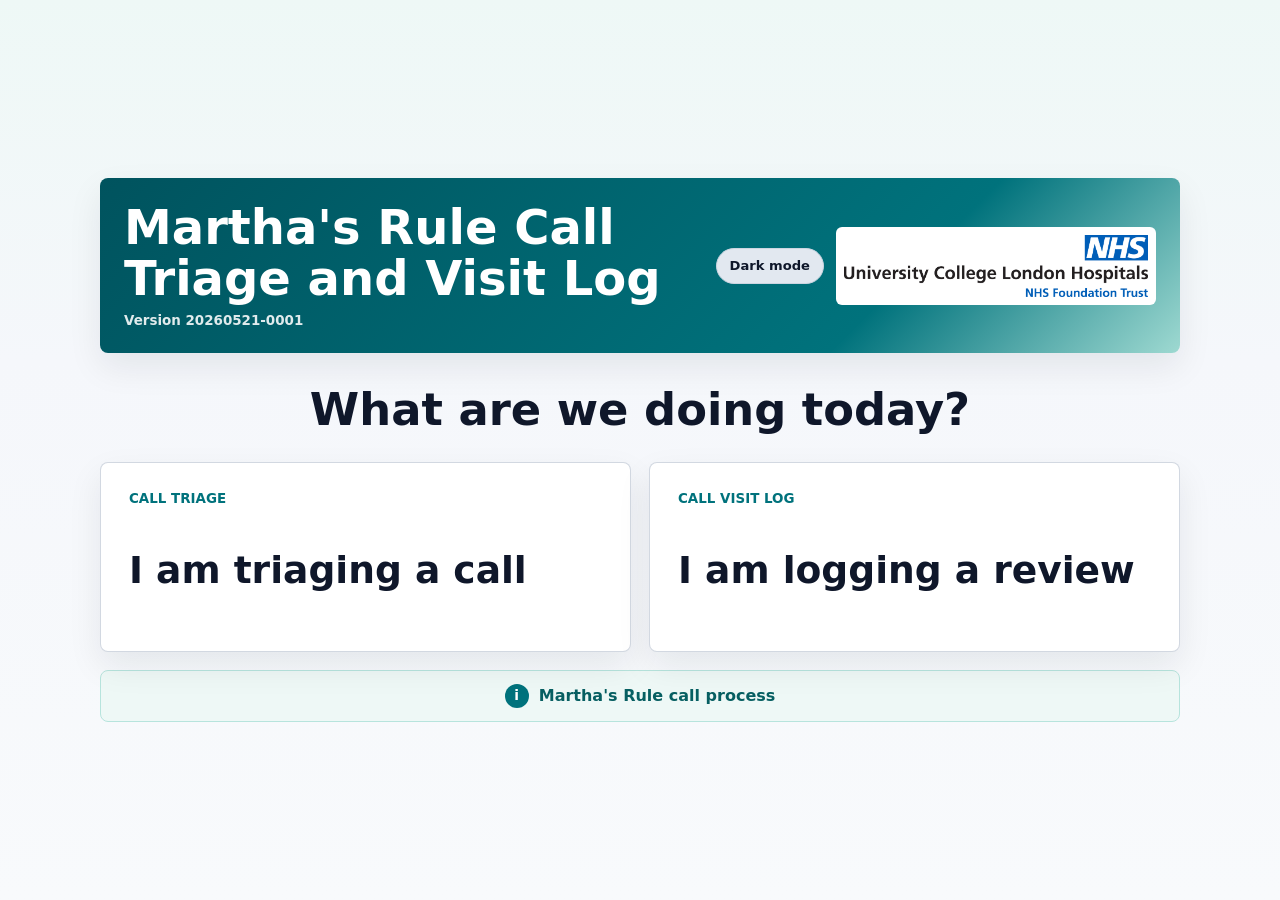
==== index.html @ af1768e5 "Initial app upload" ====
<!doctype html>
<html lang="en">
<head>
  <meta charset="utf-8" />
  <meta name="viewport" content="width=device-width,initial-scale=1" />
  <title>Martha's Rule Call Triage</title>
  <link rel="stylesheet" href="styles.css?v=20260521-0001" />
</head>
<body>
  <main id="app">
    <section class="shell">
      <article class="card">
        <div class="card-body">
          <h1>Martha's Rule Call Triage</h1>
          <p class="muted">Loading workflow...</p>
        </div>
      </article>
    </section>
  </main>
  <script defer src="app.js?v=20260521-0001"></script>
</body>
</html>
---- styles.css ----
* {
  box-sizing: border-box;
}

html {
  max-width: 100%;
  overflow-x: hidden;
  width: 100%;
}

:root {
  color-scheme: light;
  --ink: #111827;
  --muted: #64748b;
  --line: #d9e2ef;
  --panel: #ffffff;
  --page: #f5f7fb;
  --soft: #f8fafc;
  --primary: #00727c;
  --primary-hover: #00535e;
  --uclh-jade: #00727c;
  --uclh-dark-jade: #00535e;
  --uclh-pale-jade: #9ed9d1;
  --danger: #b42318;
  --u1: #b42318;
  --u1-soft: #fff3f3;
  --u1-line: #f1c2c2;
  --u2: #e86a10;
  --u2-soft: #fff8f1;
  --u2-line: #f0cfae;
  --u3: #f2c94c;
  --u3-soft: #fffbea;
  --u3-line: #e6d37a;
  --u3-text: #6b5600;
  --u4: #2e7d32;
  --u4-soft: #f1f8f2;
  --u4-line: #bfd9c2;
  --u5: #1565c0;
  --u5-soft: #f1f7ff;
  --u5-line: #bcd6f2;
  --shadow: 0 14px 34px rgba(15, 23, 42, 0.08);
}

body {
  margin: 0;
  background: linear-gradient(180deg, #eef8f6 0, var(--page) 360px, #f8fafc 100%);
  color: var(--ink);
  font-family: Inter, ui-sans-serif, system-ui, -apple-system, BlinkMacSystemFont, "Segoe UI", sans-serif;
  max-width: 100%;
  overflow-x: hidden;
  width: 100%;
}

.start-view {
  align-items: center;
  display: grid;
  min-height: 100vh;
  padding: 28px;
}

.start-shell {
  margin: 0 auto;
  max-width: 1080px;
  width: 100%;
}

.start-header {
  align-items: center;
  background: linear-gradient(135deg, var(--uclh-dark-jade), var(--uclh-jade) 72%, var(--uclh-pale-jade));
  border-radius: 8px;
  box-shadow: var(--shadow);
  color: #fff;
  display: flex;
  gap: 22px;
  justify-content: space-between;
  margin-bottom: 34px;
  min-height: 132px;
  padding: 24px;
}

.start-logo {
  background: #fff;
  border-radius: 6px;
  display: block;
  flex: 0 0 auto;
  max-height: 82px;
  max-width: min(320px, 42vw);
  object-fit: contain;
  padding: 8px;
}

.start-header-actions {
  align-items: center;
  display: flex;
  flex: 0 0 auto;
  gap: 12px;
}

.start-app-title {
  color: #fff;
  font-size: clamp(1.7rem, 4vw, 3rem);
  font-weight: 900;
  line-height: 1.05;
  margin: 0;
  max-width: 620px;
}

.start-app-version {
  color: rgba(255, 255, 255, 0.88);
  font-size: 0.84rem;
  font-weight: 850;
  letter-spacing: 0;
  margin: 10px 0 0;
}

.version-control {
  align-items: flex-start;
  display: inline-flex;
  flex-direction: column;
  gap: 8px;
  margin-top: 10px;
  position: relative;
}

.version-control.app {
  margin-top: 8px;
}

.version-button {
  appearance: none;
  background: transparent;
  border: 0;
  color: rgba(255, 255, 255, 0.88);
  cursor: pointer;
  font-size: 0.84rem;
  font-weight: 850;
  letter-spacing: 0;
  margin: 0;
  padding: 0;
  text-align: left;
  transition: color 160ms ease, opacity 160ms ease;
}

.version-button:hover,
.version-button:focus-visible,
.version-button.open {
  color: #ffffff;
  opacity: 1;
  outline: none;
}

.version-control.app .version-button {
  color: #64748b;
}

.version-control.app .version-button:hover,
.version-control.app .version-button:focus-visible,
.version-control.app .version-button.open {
  color: #0f172a;
}

.version-menu {
  align-items: flex-start;
  display: flex;
  flex-direction: column;
}

.start-shell h1 {
  color: #0f172a;
  font-size: clamp(1.7rem, 3.5vw, 2.8rem);
  line-height: 1.04;
  margin: 0 0 28px;
  text-align: center;
}

.start-options {
  display: grid;
  gap: 18px;
  grid-template-columns: repeat(2, minmax(0, 1fr));
}

.start-option {
  appearance: none;
  background: #fff;
  border: 1px solid rgba(148, 163, 184, 0.42);
  border-radius: 8px;
  box-shadow: var(--shadow);
  color: #0f172a;
  cursor: pointer;
  display: grid;
  gap: 12px;
  min-height: 190px;
  padding: 28px;
  text-align: left;
  transform: scale(1);
  transition: transform 170ms ease, box-shadow 170ms ease, border-color 170ms ease, background-color 170ms ease;
}

.start-option:hover,
.start-option:focus-visible {
  background: #eef8f6;
  border-color: var(--uclh-jade);
  box-shadow: 0 20px 42px rgba(15, 23, 42, 0.14);
  outline: none;
  transform: scale(1.035);
}

.start-option span {
  color: var(--uclh-jade);
  font-size: 0.84rem;
  font-weight: 900;
  text-transform: uppercase;
}

.start-option strong {
  font-size: clamp(1.45rem, 3vw, 2.35rem);
  line-height: 1.08;
}

.process-poster-alert {
  align-items: center;
  appearance: none;
  background: #eef8f6;
  border: 1px solid #b7e4dd;
  border-radius: 8px;
  color: #075f62;
  cursor: pointer;
  display: flex;
  gap: 10px;
  grid-column: 1 / -1;
  justify-content: center;
  min-height: 52px;
  padding: 12px 16px;
  transition: background-color 170ms ease, border-color 170ms ease, box-shadow 170ms ease;
}

.process-poster-alert:hover,
.process-poster-alert:focus-visible {
  background: #e0f3ef;
  border-color: var(--uclh-jade);
  box-shadow: 0 10px 24px rgba(15, 23, 42, 0.1);
  outline: none;
}

.process-poster-alert span {
  align-items: center;
  background: var(--uclh-jade);
  border-radius: 999px;
  color: #fff;
  display: inline-flex;
  flex: 0 0 auto;
  font-size: 0.86rem;
  font-weight: 900;
  height: 24px;
  justify-content: center;
  line-height: 1;
  width: 24px;
}

.process-poster-alert strong {
  font-size: 1rem;
  font-weight: 850;
  line-height: 1.2;
}

.process-poster-overlay {
  background: rgba(15, 23, 42, 0.72);
  backdrop-filter: blur(10px);
  display: grid;
  inset: 0;
  padding: 18px;
  place-items: stretch;
  position: fixed;
  z-index: 80;
}

.process-poster-panel {
  background: #f8fafc;
  border: 1px solid rgba(255, 255, 255, 0.7);
  border-radius: 14px;
  box-shadow: 0 28px 90px rgba(15, 23, 42, 0.32);
  display: grid;
  grid-template-rows: auto minmax(0, 1fr);
  min-height: 0;
  overflow: hidden;
}

.process-poster-header {
  align-items: center;
  background: #fff;
  border-bottom: 1px solid rgba(148, 163, 184, 0.32);
  display: flex;
  gap: 18px;
  justify-content: space-between;
  padding: 14px 18px;
}

.process-poster-header p {
  color: var(--uclh-jade);
  font-size: 0.78rem;
  font-weight: 900;
  letter-spacing: 0.06em;
  margin: 0 0 3px;
  text-transform: uppercase;
}

.process-poster-header h2 {
  color: #0f172a;
  font-size: clamp(1.05rem, 2vw, 1.5rem);
  line-height: 1.1;
  margin: 0;
}

.process-poster-frame {
  background: #eef8f6;
  border: 0;
  height: 100%;
  min-height: 0;
  width: 100%;
}

button,
input,
textarea,
select {
  font: inherit;
}

.shell {
  margin: 0 auto;
  max-width: 1720px;
  min-width: 0;
  padding: 28px 18px 44px;
  width: 100%;
}

.app-header {
  align-items: center;
  background: linear-gradient(135deg, var(--uclh-dark-jade), var(--uclh-jade) 72%, var(--uclh-pale-jade));
  border-radius: 8px;
  box-shadow: var(--shadow);
  color: #fff;
  display: grid;
  gap: 18px;
  grid-template-columns: minmax(260px, 1fr) minmax(340px, 560px) auto;
  margin-bottom: 18px;
  min-height: 112px;
  padding: 18px 20px;
}

.app-header h1 {
  font-size: 1.75rem;
  line-height: 1.15;
  margin: 0;
}

.app-header p,
.muted {
  color: var(--muted);
  line-height: 1.5;
  margin: 6px 0 0;
}

.app-header p {
  color: rgba(255, 255, 255, 0.82);
}

.app-title-block {
  min-width: 0;
}

.app-tabs {
  display: flex;
  gap: 8px;
  margin: 0 0 18px;
}

.tab-button {
  background: #fff;
  border: 1px solid var(--line);
  border-radius: 8px;
  color: #334155;
  cursor: pointer;
  font-weight: 850;
  min-height: 42px;
  padding: 9px 14px;
}

.tab-button:hover,
.tab-button.active {
  background: var(--uclh-jade);
  border-color: var(--uclh-jade);
  color: #fff;
}

.header-actions {
  align-items: center;
  display: flex;
  gap: 12px;
  justify-content: flex-end;
  min-width: 0;
}

.header-progress {
  min-width: 0;
  width: 100%;
}

.uclh-logo {
  background: #fff;
  border-radius: 6px;
  display: block;
  max-height: 58px;
  max-width: 220px;
  object-fit: contain;
  padding: 6px;
  width: min(220px, 100%);
}

.auto-fill-button {
  background: #fff7ed;
  border: 1px solid #fed7aa;
  border-radius: 999px;
  color: #9a3412;
  cursor: pointer;
  flex: 0 0 auto;
  font-size: 0.82rem;
  font-weight: 950;
  min-height: 36px;
  padding: 8px 13px;
  transition: background 160ms ease, border-color 160ms ease, box-shadow 160ms ease, transform 160ms ease;
  white-space: nowrap;
}

.auto-fill-button:hover {
  background: #ffedd5;
  border-color: #fb923c;
  box-shadow: 0 10px 24px rgba(154, 52, 18, 0.18);
  transform: translateY(-1px);
}

.theme-toggle-button {
  background: #e2e8f0;
  border: 1px solid #cbd5e1;
  border-radius: 999px;
  color: #0f172a;
  cursor: pointer;
  flex: 0 0 auto;
  font-size: 0.82rem;
  font-weight: 900;
  min-width: 104px;
  min-height: 36px;
  padding: 8px 13px;
  text-align: center;
  transition: background 160ms ease, border-color 160ms ease, box-shadow 160ms ease, transform 160ms ease;
  white-space: nowrap;
}

.theme-toggle-button:hover {
  background: #cbd5e1;
  border-color: #94a3b8;
  box-shadow: 0 10px 24px rgba(15, 23, 42, 0.12);
  transform: translateY(-1px);
}

.progress-box {
  width: 100%;
}

body.dark-mode {
  --ink: #e5e7eb;
  --muted: #94a3b8;
  --line: #334155;
  --panel: #0f172a;
  --page: #020617;
  --soft: #111827;
  --shadow: 0 14px 34px rgba(0, 0, 0, 0.45);
  background: radial-gradient(circle at top, #0b2f35 0, #020617 48%, #01030a 100%);
  color: var(--ink);
}

body.dark-mode .start-shell h1,
body.dark-mode .card,
body.dark-mode .summary-panel,
body.dark-mode .sticky,
body.dark-mode .generated-summary,
body.dark-mode .field span,
body.dark-mode .choice-group legend,
body.dark-mode .field-note,
body.dark-mode .muted {
  color: var(--ink);
}

body.dark-mode .start-option,
body.dark-mode .card,
body.dark-mode .summary-panel,
body.dark-mode .sticky,
body.dark-mode .rich-summary-panel,
body.dark-mode .generated-summary,
body.dark-mode .notice,
body.dark-mode .triage-question-card,
body.dark-mode .route-action-panel,
body.dark-mode .field,
body.dark-mode .choice-group,
body.dark-mode .choice,
body.dark-mode .tabbed-workflow-card,
body.dark-mode .workflow-card {
  background: #0f172a;
  border-color: #334155;
  box-shadow: var(--shadow);
}

body.dark-mode .start-option strong,
body.dark-mode .start-option span,
body.dark-mode .process-poster-alert,
body.dark-mode .process-poster-alert strong,
body.dark-mode .start-shell h1 {
  color: #f8fafc;
}

body.dark-mode .process-poster-alert {
  background: #0f172a;
  border-color: #334155;
}

body.dark-mode .card-header,
body.dark-mode .card-body,
body.dark-mode .summary-heading,
body.dark-mode .route-actions,
body.dark-mode .actions {
  border-color: #334155;
}

body.dark-mode .tab-button,
body.dark-mode .btn.secondary,
body.dark-mode .summary-toggle,
body.dark-mode .choice-help,
body.dark-mode .theme-toggle-button {
  background: #1e293b;
  border-color: #475569;
  color: #e2e8f0;
}

body.dark-mode .tab-button:hover,
body.dark-mode .tab-button.active,
body.dark-mode .btn.secondary:hover,
body.dark-mode .summary-toggle:hover,
body.dark-mode .theme-toggle-button:hover {
  background: #334155;
  border-color: #64748b;
  color: #f8fafc;
}

body.dark-mode .version-control.app .version-button {
  color: #cbd5e1;
}

body.dark-mode .version-control.app .version-button:hover,
body.dark-mode .version-control.app .version-button:focus-visible,
body.dark-mode .version-control.app .version-button.open {
  color: #f8fafc;
}

body.dark-mode input,
body.dark-mode select,
body.dark-mode textarea,
body.dark-mode .rich-summary {
  background: #0b1220;
  border-color: #334155;
  color: #e5e7eb;
}

body.dark-mode .rich-summary-collapsed-note {
  background: #0b1220;
  border-color: #334155;
  color: #cbd5e1;
}

body.dark-mode .modal-backdrop {
  background: rgba(2, 6, 23, 0.78);
}

body.dark-mode .urgency-modal,
body.dark-mode .concern-help-modal,
body.dark-mode .ward-contact-modal,
body.dark-mode .other-ward-email-modal,
body.dark-mode .notice-recipient-modal,
body.dark-mode .email-preview-modal {
  background: #0f172a;
  border-color: #334155;
  color: #e2e8f0;
}

.progress-text {
  color: rgba(255, 255, 255, 0.92);
  font-size: 0.9rem;
  font-weight: 800;
  margin-bottom: 8px;
}

.progress-track {
  background: rgba(255, 255, 255, 0.28);
  border-radius: 999px;
  height: 10px;
  overflow: hidden;
}

.progress-track span {
  background: #fff;
  display: block;
  height: 100%;
  transition: width 180ms ease;
}

.layout {
  align-items: start;
  display: block;
  min-width: 0;
  width: 100%;
}

.workflow {
  min-height: 0;
}

.card,
.summary-panel {
  background: var(--panel);
  border: 1px solid rgba(148, 163, 184, 0.28);
  border-radius: 8px;
  box-shadow: var(--shadow);
  min-width: 0;
  max-width: 100%;
  overflow: hidden;
  width: 100%;
}

.card-header {
  background: linear-gradient(90deg, var(--uclh-dark-jade), var(--uclh-jade));
  border-bottom: 1px solid rgba(0, 114, 124, 0.24);
  border-radius: 8px 8px 0 0;
  color: #fff;
  padding: 20px 22px;
}

.card-header h2,
.summary-panel h2 {
  font-size: 1.1rem;
  margin: 0;
}

.summary-panel .summary-heading {
  background: linear-gradient(90deg, var(--uclh-dark-jade), var(--uclh-jade));
  border-radius: 8px 8px 0 0;
  color: #fff;
  margin: -14px -14px 12px;
  padding: 14px;
}

.summary-heading-row {
  align-items: center;
  display: flex;
  gap: 10px;
  justify-content: space-between;
}

.summary-toggle {
  background: rgba(255, 255, 255, 0.16);
  border: 1px solid rgba(255, 255, 255, 0.48);
  border-radius: 999px;
  color: #fff;
  cursor: pointer;
  font-size: 0.78rem;
  font-weight: 900;
  padding: 5px 9px;
}

.summary-toggle:hover,
.summary-toggle:focus-visible {
  background: rgba(255, 255, 255, 0.28);
  outline: none;
}

.card-body {
  min-width: 0;
  padding: 22px;
  width: 100%;
}

.workflow-card {
  min-height: 520px;
}

.tabbed-stage {
  display: grid;
  grid-template-rows: auto minmax(0, 1fr);
  margin-top: 0;
  min-height: 0;
  min-width: 0;
  position: relative;
  width: 100%;
}

.step-overview {
  display: flex;
  flex-wrap: wrap;
  gap: 6px 4px;
  margin: -2px 0 18px;
  overflow: visible;
  padding: 0;
}

.step-pill {
  align-items: center;
  appearance: none;
  background: #fff5f5;
  border: 1px solid #fecaca;
  border-bottom-color: #fca5a5;
  border-bottom-width: 2px;
  border-radius: 8px 8px 4px 4px;
  color: var(--danger);
  cursor: pointer;
  display: flex;
  gap: 8px;
  flex: 1 1 132px;
  min-height: 42px;
  min-width: 0;
  padding: 8px 10px;
  position: relative;
  text-align: left;
  transition:
    transform 260ms cubic-bezier(0.2, 0.8, 0.2, 1),
    box-shadow 260ms cubic-bezier(0.2, 0.8, 0.2, 1),
    border-color 220ms ease,
    background 220ms ease,
    color 220ms ease,
    flex-basis 260ms cubic-bezier(0.2, 0.8, 0.2, 1),
    min-height 260ms cubic-bezier(0.2, 0.8, 0.2, 1),
    padding 260ms cubic-bezier(0.2, 0.8, 0.2, 1);
}

.step-pill::before {
  background: inherit;
  border: 1px solid currentColor;
  border-bottom: 0;
  border-left: 0;
  border-radius: 0 7px 0 0;
  content: "";
  height: 16px;
  opacity: 0.18;
  position: absolute;
  right: -5px;
  top: -1px;
  transform: skewX(18deg);
  width: 20px;
}

.step-pill span {
  align-items: center;
  background: #fee2e2;
  border-radius: 999px;
  color: var(--danger);
  display: inline-flex;
  flex: 0 0 24px;
  font-size: 0.78rem;
  font-weight: 900;
  height: 24px;
  justify-content: center;
  transition:
    background-color 220ms ease,
    color 220ms ease,
    transform 260ms cubic-bezier(0.2, 0.8, 0.2, 1);
  width: 24px;
}

.step-pill strong {
  font-size: 0.78rem;
  font-weight: 850;
  line-height: 1.25;
  min-width: 0;
  overflow-wrap: anywhere;
}

.tab-check {
  color: var(--u4);
  display: inline-block;
  font-style: normal;
  font-weight: 900;
  margin-left: 6px;
}

.step-pill.complete .tab-check {
  color: inherit;
}

.step-pill.current {
  background: var(--u3-soft);
  border-color: var(--u3-line);
  border-bottom-color: var(--u3);
  box-shadow: 0 8px 18px rgba(107, 86, 0, 0.12);
  color: var(--u3-text);
  transform: translateY(-3px);
  z-index: 2;
}

.step-pill.current span {
  background: var(--u3);
  color: #2f2500;
}

.step-pill.complete {
  background: #f1f8f2;
  border-color: var(--u4-line);
  border-bottom-color: var(--u4);
  color: var(--u4);
}

.step-pill.complete span {
  background: var(--u4);
  color: #fff;
}

.step-pill.incomplete span {
  background: #fee2e2;
  color: var(--danger);
}

.step-pill:hover,
.step-pill:focus-visible {
  outline: 3px solid rgba(0, 114, 124, 0.14);
  outline-offset: 0;
}

.triage-step-overview {
  align-items: flex-end;
  flex-wrap: nowrap;
  gap: 5px;
  margin: 2px 0 0;
  min-height: 72px;
  overflow-x: hidden;
  overflow-y: visible;
  padding: 12px 2px 0;
  position: relative;
  scrollbar-width: none;
  touch-action: pan-y;
}

.triage-step-overview::-webkit-scrollbar {
  display: none;
}

.triage-step-overview::after {
  border-bottom: 1px solid var(--uclh-jade);
  bottom: 0;
  content: "";
  left: 0;
  position: absolute;
  right: 0;
  z-index: 2;
}

.triage-step-overview .step-pill {
  background: linear-gradient(180deg, #ffffff, #fff7f7);
  border-color: #f4bebe;
  border-bottom-color: #fecaca;
  border-radius: 10px 10px 0 0;
  box-shadow: 0 -4px 12px rgba(15, 23, 42, 0.04);
  flex: 1 1 0;
  min-height: 46px;
  min-width: 32px;
  padding-bottom: 9px;
  transform: translateY(9px);
  z-index: 1;
}

.triage-step-overview .step-pill::before {
  display: none;
}

.triage-step-overview .step-pill.current {
  background: #ffffff;
  border-color: var(--uclh-jade);
  border-bottom-color: #ffffff;
  box-shadow: 0 -12px 26px rgba(0, 114, 124, 0.17);
  color: var(--uclh-jade);
  flex: 2 1 170px;
  min-height: 62px;
  min-width: 0;
  margin-bottom: -1px;
  padding-bottom: 16px;
  transform: none;
  z-index: 4;
}

.triage-step-overview .step-pill.current span {
  transform: scale(1.06);
}

.triage-step-overview .step-pill.current strong {
  font-size: 0.9rem;
}

.triage-step-overview .step-pill.complete {
  background: linear-gradient(180deg, #ffffff, #f1f8f2);
  border-color: var(--u4-line);
  color: var(--u4);
}

.triage-step-overview + .workflow-card {
  border-top-left-radius: 0;
  border-top-right-radius: 8px;
  margin-top: -1px;
  position: relative;
  z-index: 3;
}

.tabbed-workflow-card {
  animation: tab-panel-enter 260ms cubic-bezier(0.2, 0.8, 0.2, 1) both;
  border-top: 1px solid var(--uclh-jade);
  overflow: hidden;
  box-shadow: 0 14px 34px rgba(15, 23, 42, 0.1);
}

.tabbed-workflow-card .card-body {
  animation: tab-content-enter 240ms cubic-bezier(0.2, 0.8, 0.2, 1) both;
  padding-top: 28px;
}

.quiet-render .tabbed-workflow-card,
.quiet-render .tabbed-workflow-card .card-body,
.quiet-render .cascade-card {
  animation: none !important;
}

.quiet-render .step-pill,
.quiet-render .step-pill span {
  transition: none !important;
}

.visit-step-overview {
  margin-top: 0;
}

.visit-handover-banner {
  background: linear-gradient(135deg, #fff7d6, #fffbeb);
  border: 1px solid #facc15;
  border-left: 7px solid #eab308;
  border-radius: 8px;
  box-shadow: 0 20px 44px rgba(120, 82, 0, 0.24);
  color: #3f2f00;
  display: grid;
  gap: 12px;
  max-height: min(70vh, 520px);
  overflow: auto;
  padding: 14px 16px;
  position: fixed;
  right: 22px;
  top: 168px;
  width: min(420px, calc(100vw - 28px));
  z-index: 80;
}

.visit-handover-banner.dragging {
  cursor: grabbing;
  opacity: 0.96;
  user-select: none;
}

.visit-handover-banner.minimized {
  border-left-width: 4px;
  gap: 0;
  padding: 8px;
  width: auto;
}

.visit-handover-heading {
  align-items: center;
  cursor: grab;
  display: flex;
  flex-wrap: wrap;
  gap: 8px 12px;
  justify-content: space-between;
  margin: -4px -6px 0;
  padding: 4px 6px 8px;
  touch-action: none;
}

.handover-minimise {
  background: #f59e0b;
  border: 1px solid #d97706;
  border-radius: 999px;
  color: #ffffff;
  cursor: pointer;
  font-size: 0.72rem;
  font-weight: 900;
  padding: 5px 9px;
}

.handover-minimise:hover,
.handover-minimise:focus-visible {
  background: #b45309;
  outline: none;
}

.handover-collapsed-button {
  background: #fef3c7;
  border: 1px solid #facc15;
  border-radius: 999px;
  color: #713f12;
  cursor: grab;
  display: none;
  font-size: 0.84rem;
  font-weight: 950;
  padding: 8px 12px;
  touch-action: none;
  white-space: nowrap;
}

.visit-handover-banner.minimized .visit-handover-heading,
.visit-handover-banner.minimized .visit-handover-grid {
  display: none;
}

.visit-handover-banner.minimized .handover-collapsed-button {
  display: block;
}

.visit-handover-heading span {
  color: #854d0e;
  font-size: 0.78rem;
  font-weight: 950;
  text-transform: uppercase;
}

.visit-handover-heading strong {
  background: #fef3c7;
  border: 1px solid #facc15;
  border-radius: 999px;
  color: #713f12;
  font-size: 0.86rem;
  padding: 5px 10px;
}

.visit-handover-grid {
  display: grid;
  gap: 8px;
  grid-template-columns: 1fr 1fr;
}

.visit-handover-grid .summary-row,
.visit-handover-summary {
  background: rgba(255, 255, 255, 0.58);
  border: 1px solid rgba(234, 179, 8, 0.38);
  border-radius: 6px;
  display: grid;
  gap: 4px;
  padding: 9px 10px;
}

.visit-handover-summary {
  grid-column: 1 / -1;
}

.visit-handover-grid .summary-row span,
.visit-handover-summary span {
  color: #854d0e;
  font-size: 0.72rem;
  font-weight: 900;
}

.visit-handover-grid .summary-row strong,
.visit-handover-summary strong {
  color: #1f2937;
  font-size: 0.88rem;
  line-height: 1.35;
}

.visit-stacked-shell {
  align-items: start;
  display: grid;
  gap: 0;
  grid-template-columns: minmax(220px, 285px) minmax(0, 1fr);
  margin-top: 4px;
}

.visit-stacked-tabs-panel {
  position: sticky;
  top: 14px;
  z-index: 4;
}

.visit-stacked-shell .visit-step-overview {
  display: grid;
  gap: 8px;
  margin: 0;
  padding: 12px 0 12px 12px;
}

.visit-stacked-shell .step-pill {
  background: linear-gradient(180deg, #ffffff, #fff7f7);
  border-color: #f4bebe;
  border-radius: 10px 0 0 10px;
  border-right: 0;
  box-shadow: -5px 7px 16px rgba(15, 23, 42, 0.08);
  color: #9f1239;
  flex: none;
  margin: 0 0 0 14px;
  min-height: 58px;
  padding: 12px 14px;
  transform: translateX(0);
  width: calc(100% - 14px);
  z-index: 1;
}

.visit-stacked-shell .step-pill::before {
  display: none;
}

.visit-stacked-shell .step-pill.current {
  background: linear-gradient(180deg, #ffffff, #f8fffd);
  border-color: var(--uclh-jade);
  box-shadow: -12px 12px 26px rgba(0, 114, 124, 0.16);
  color: var(--uclh-jade);
  margin-left: 0;
  padding-left: 16px;
  transform: translateX(1px);
  width: 100%;
  z-index: 4;
}

.visit-stacked-shell .step-pill.current::after {
  background: #fff;
  content: "";
  position: absolute;
  bottom: 0;
  right: -2px;
  top: 0;
  width: 4px;
}

.visit-stacked-shell .step-pill.complete {
  background: linear-gradient(180deg, #ffffff, #f1f8f2);
  border-color: var(--u4-line);
  color: var(--u4);
}

.visit-stacked-shell .step-pill strong {
  font-size: 0.84rem;
}

.visit-stacked-content {
  border-top-left-radius: 0;
  min-height: 600px;
  position: relative;
  z-index: 3;
}

.sticky {
  padding: 14px;
  position: sticky;
  top: 18px;
}

.field-grid,
.field-stack {
  display: grid;
  gap: 16px;
  max-width: 100%;
  min-width: 0;
  width: 100%;
}

.triage-cascade {
  display: grid;
  gap: 14px;
}

.triage-guidance-cascade {
  align-items: start;
  grid-auto-flow: column;
  grid-template-columns: repeat(4, minmax(250px, 1fr));
  grid-template-rows: auto auto;
}

.cascade-card {
  animation: reveal-card 180ms ease-out both;
  background: #fff;
  border: 1px solid var(--line);
  border-radius: 8px;
  padding: 14px;
}

.triage-guidance-cascade .triage-status-panel,
.triage-guidance-cascade .notice {
  grid-column: 1 / -1;
}

.triage-guidance-cascade .cascade-card {
  padding: 18px;
}

.triage-question-card {
  --question-accent: var(--uclh-jade);
  --question-bg: #f6fbfa;
  --question-line: #d9ece9;
  background: linear-gradient(180deg, var(--question-bg), #fff 132px);
  border-color: var(--question-line);
  box-shadow: 0 10px 28px rgba(15, 23, 42, 0.07);
  overflow: hidden;
  scroll-margin-top: 18px;
}

.triage-question-step-1 {
  --question-accent: #007a9a;
  --question-bg: #eef9fc;
  --question-line: #bce3ee;
}

.triage-question-step-2 {
  --question-accent: #6d5bd0;
  --question-bg: #f4f2ff;
  --question-line: #d8d2ff;
}

.triage-question-step-3 {
  --question-accent: #315f9f;
  --question-bg: #f0f6ff;
  --question-line: #c9dcf7;
}

.triage-question-step-4 {
  --question-accent: #8a4f9f;
  --question-bg: #fbf2ff;
  --question-line: #ead0f4;
}

.triage-question-step-5 {
  --question-accent: #7a5c20;
  --question-bg: #fff8ec;
  --question-line: #ead9b4;
}

.triage-question-skipped {
  --question-accent: #94a3b8;
  --question-bg: #f8fafc;
  --question-line: #cbd5e1;
  color: #64748b;
  opacity: 0.86;
}

.triage-question-skipped .triage-question-header {
  background: #f1f5f9;
}

.triage-question-skipped .triage-question-header span {
  background: #94a3b8;
  color: #ffffff;
}

.skipped-question-message {
  background: #f8fafc;
  border: 1px dashed #cbd5e1;
  border-radius: 8px;
  color: #475569;
  font-size: 0.9rem;
  font-weight: 800;
  line-height: 1.45;
  padding: 12px;
}

.triage-question-wide {
  grid-column: 1 / -1;
}

.triage-question-step-1,
.triage-question-step-2 {
  grid-column: 1;
  grid-row: auto;
}

.triage-question-step-3 {
  grid-column: 2;
  grid-row: 2 / span 2;
}

.triage-question-step-4 {
  grid-column: 3;
  grid-row: 2;
}

.triage-question-step-5 {
  grid-column: 4;
  grid-row: 2 / span 2;
}

.triage-question-header {
  align-items: center;
  background: rgba(255, 255, 255, 0.56);
  border: 1px solid var(--question-line);
  border-radius: 8px;
  display: flex;
  gap: 10px;
  margin: -4px -4px 16px;
  padding: 10px 12px;
}

.triage-question-header span {
  align-items: center;
  background: var(--question-accent);
  border-radius: 999px;
  color: #fff;
  display: inline-flex;
  flex: 0 0 auto;
  font-size: 0.8rem;
  font-weight: 900;
  height: 28px;
  justify-content: center;
  line-height: 1;
  width: 28px;
}

.triage-question-header h3 {
  color: #0f172a;
  font-size: 1rem;
  font-weight: 900;
  line-height: 1.15;
  margin: 0;
}

.triage-question-body {
  display: grid;
  gap: 12px;
}

.triage-guidance-cascade .choice-group legend,
.triage-guidance-cascade .field > span {
  border-bottom: 1px solid #e2e8f0;
  color: #0f172a;
  font-size: 1.08rem;
  font-weight: 900;
  line-height: 1.25;
  margin-bottom: 4px;
  padding-bottom: 8px;
}

.triage-guidance-cascade .choice-section h3 {
  font-size: 0.92rem;
  margin-top: 2px;
}

.triage-guidance-cascade .grouped-choice-group .choices {
  grid-template-columns: 1fr;
}

.field-grid {
  grid-template-columns: repeat(2, minmax(0, 1fr));
}

.field,
.choice-group {
  border: 0;
  display: grid;
  gap: 8px;
  margin: 0;
  max-width: 100%;
  min-width: 0;
  padding: 0;
  width: 100%;
}

.field.wide,
.choice-group,
.section-intro,
.notice,
.details-card,
.generated-summary {
  grid-column: 1 / -1;
}

.field span,
.choice-group legend {
  color: #334155;
  font-size: 0.9rem;
  font-weight: 800;
}

.field-note {
  background: #f8fafc;
  border: 1px solid var(--line);
  border-radius: 8px;
  color: #475569;
  font-size: 0.9rem;
  font-weight: 700;
  grid-column: 1 / -1;
  line-height: 1.45;
  padding: 12px;
}

input,
select,
textarea {
  background: #fff;
  border: 1px solid var(--line);
  border-radius: 8px;
  color: var(--ink);
  display: block;
  inline-size: 100%;
  max-width: 100%;
  max-inline-size: 100%;
  min-width: 0;
  min-inline-size: 0;
  padding: 11px 12px;
  width: 100%;
}

input[type="date"],
input[type="time"],
select {
  -webkit-appearance: none;
  appearance: none;
}

textarea {
  min-height: 96px;
  resize: vertical;
}

.textarea-wrap {
  display: block;
  position: relative;
}

.textarea-wrap textarea {
  padding-bottom: 30px;
}

.char-counter {
  background: rgba(255, 255, 255, 0.9);
  border-radius: 999px;
  bottom: 8px;
  color: #64748b;
  font-size: 0.75rem;
  font-weight: 850;
  line-height: 1;
  padding: 4px 7px;
  pointer-events: none;
  position: absolute;
  right: 8px;
}

.field.wide textarea {
  min-height: 150px;
}

input:focus,
select:focus,
textarea:focus {
  border-color: var(--uclh-jade);
  outline: 3px solid rgba(0, 114, 124, 0.16);
}

.choices {
  display: grid;
  gap: 10px;
  grid-template-columns: repeat(2, minmax(0, 1fr));
  min-width: 0;
}

.choice-sections {
  display: grid;
  gap: 14px;
}

.choice-section {
  border-top: 1px solid #eef2f7;
  display: grid;
  gap: 10px;
  padding-top: 12px;
}

.choice-section:first-child {
  border-top: 0;
  padding-top: 0;
}

.choice-section h3 {
  color: #0f766e;
  font-size: 0.86rem;
  font-weight: 850;
  margin: 0;
}

.choice {
  align-items: flex-start;
  background: #fff;
  border: 1px solid var(--line);
  border-radius: 8px;
  cursor: pointer;
  display: flex;
  gap: 10px;
  min-height: 48px;
  min-width: 0;
  padding: 12px;
  position: relative;
  transition: background-color 160ms ease, border-color 160ms ease, box-shadow 160ms ease, color 160ms ease;
}

.choice:hover {
  background: #eef8f6;
  border-color: var(--uclh-pale-jade);
}

.choice:active {
  background: #d9f0ec;
  border-color: var(--uclh-jade);
}

.choice input {
  height: 1px;
  opacity: 0;
  position: absolute;
  width: 1px;
}

.choice:has(input:focus-visible) {
  border-color: var(--uclh-jade);
  box-shadow: 0 0 0 3px rgba(0, 114, 124, 0.16);
}

.choice:has(input:checked) {
  background: var(--uclh-jade);
  border-color: var(--uclh-jade);
  box-shadow: 0 8px 18px rgba(0, 114, 124, 0.16);
}

.choice span {
  color: #1f2937;
  flex: 1 1 auto;
  font-size: 0.92rem;
  font-weight: 650;
  line-height: 1.4;
  min-width: 0;
  overflow-wrap: anywhere;
}

.choice:has(input:checked) span {
  color: #fff;
}

.choice-help {
  align-items: center;
  align-self: flex-start;
  background: #f8fafc;
  border: 1px solid #cbd5e1;
  border-radius: 999px;
  color: #334155;
  cursor: pointer;
  display: inline-flex;
  flex: 0 0 24px;
  font-size: 0.8rem;
  font-weight: 900;
  height: 24px;
  justify-content: center;
  line-height: 1;
  margin-left: auto;
  padding: 0;
  width: 24px;
}

.choice-help:hover,
.choice-help:focus-visible {
  background: #fff7ed;
  border-color: #f59e0b;
  color: #92400e;
  outline: none;
}

.choice:has(input:checked) .choice-help {
  background: rgba(255, 255, 255, 0.16);
  border-color: rgba(255, 255, 255, 0.58);
  color: #fff;
}

.actions {
  border-top: 1px solid #eef2f7;
  display: flex;
  flex-wrap: wrap;
  gap: 10px;
  margin-top: 22px;
  padding-top: 18px;
}

.btn {
  align-items: center;
  border: 1px solid transparent;
  border-radius: 8px;
  cursor: pointer;
  display: inline-flex;
  font-weight: 800;
  justify-content: center;
  min-height: 40px;
  padding: 9px 14px;
  text-decoration: none;
}

.btn:disabled {
  cursor: not-allowed;
  opacity: 0.45;
}

.btn.primary {
  background: var(--primary);
  color: #fff;
}

.btn.primary:hover {
  background: var(--primary-hover);
}

.btn.primary:active {
  background: var(--uclh-dark-jade);
}

.btn.secondary {
  background: #fff;
  border-color: var(--line);
  color: #1f2937;
}

.btn.ready-form {
  background: var(--uclh-jade);
  border-color: var(--uclh-jade);
  box-shadow: 0 10px 24px rgba(0, 114, 124, 0.26);
  color: #fff;
  font-size: 1.02rem;
  min-height: 48px;
  padding: 12px 18px;
  transform: scale(1.03);
}

.btn.ready-form:hover {
  background: var(--uclh-dark-jade);
  border-color: var(--uclh-dark-jade);
}

.btn.secondary:active {
  background: #eef8f6;
  border-color: var(--uclh-jade);
}

.btn.danger {
  background: #fff;
  border-color: #fecaca;
  color: var(--danger);
}

.btn.danger:active {
  background: #fee2e2;
}

.notice,
.section-intro {
  background: #eff6ff;
  border: 1px solid #bfdbfe;
  border-radius: 8px;
  color: #1e3a8a;
  line-height: 1.5;
  padding: 14px;
}

.details-card {
  border: 1px solid var(--line);
  border-radius: 8px;
  padding: 14px;
}

.visit-log-stack {
  display: grid;
  gap: 18px;
}

.visit-log-section {
  border: 1px solid var(--line);
  border-radius: 8px;
  padding: 16px;
}

.visit-log-section h3 {
  color: #0f172a;
  font-size: 1rem;
  margin: 0 0 14px;
}

.visit-review-panel {
  display: grid;
  gap: 16px;
}

.visit-review-grid {
  display: grid;
  gap: 14px;
  grid-template-columns: repeat(2, minmax(0, 1fr));
}

.visit-review-card {
  background: #fff;
  border: 1px solid var(--line);
  border-radius: 8px;
  min-width: 0;
  overflow: hidden;
}

.visit-review-card header {
  align-items: center;
  background: #eef8f6;
  border-bottom: 1px solid #c7ebe5;
  display: flex;
  gap: 10px;
  padding: 12px 14px;
}

.visit-review-card header span {
  align-items: center;
  background: var(--uclh-jade);
  border-radius: 999px;
  color: #fff;
  display: inline-flex;
  flex: 0 0 28px;
  font-size: 0.85rem;
  font-weight: 900;
  height: 28px;
  justify-content: center;
  width: 28px;
}

.visit-review-card h4 {
  color: #0f172a;
  font-size: 0.96rem;
  line-height: 1.25;
  margin: 0;
}

.visit-review-rows {
  display: grid;
  padding: 2px 14px 10px;
}

.visit-review-row {
  border-bottom: 1px solid #eef2f7;
  display: grid;
  gap: 3px;
  padding: 9px 0;
}

.visit-review-row:last-child {
  border-bottom: 0;
}

.visit-review-row span {
  color: #64748b;
  font-size: 0.76rem;
  font-weight: 850;
}

.visit-review-row strong {
  color: #0f172a;
  font-size: 0.9rem;
  line-height: 1.35;
  overflow-wrap: anywhere;
}

.visit-category-cascade {
  margin-top: 16px;
}

.secondary-follow-up {
  border-top: 1px solid #eef2f7;
  margin-top: 14px;
  padding-top: 14px;
}

.triage-status-panel {
  align-items: start;
  border: 1px solid var(--line);
  border-radius: 8px;
  display: grid;
  gap: 14px;
  grid-template-columns: minmax(0, 1fr) minmax(220px, 0.7fr);
  padding: 14px;
}

.triage-status-panel strong {
  display: block;
  font-size: 1.15rem;
  line-height: 1.25;
  margin-top: 3px;
}

.triage-status-panel p {
  color: #334155;
  line-height: 1.45;
  margin: 6px 0 0;
}

.status-eyebrow,
.triage-required-list span {
  color: #475569;
  display: block;
  font-size: 0.76rem;
  font-weight: 900;
  text-transform: uppercase;
}

.triage-required-list {
  background: rgba(255, 255, 255, 0.62);
  border: 1px solid rgba(148, 163, 184, 0.34);
  border-radius: 8px;
  padding: 12px;
}

.triage-required-list ul {
  display: grid;
  gap: 6px;
  list-style: none;
  margin: 8px 0 0;
  padding: 0;
}

.triage-required-list li {
  color: #334155;
  font-size: 0.88rem;
  font-weight: 750;
  line-height: 1.35;
  padding-left: 18px;
  position: relative;
}

.triage-required-list li::before {
  background: var(--u2);
  border-radius: 999px;
  content: "";
  height: 7px;
  left: 0;
  position: absolute;
  top: 7px;
  width: 7px;
}

.triage-required-list .done {
  color: #0f766e;
  font-weight: 850;
  margin: 0;
}

.route-action-panel {
  border: 1px solid var(--line);
  border-radius: 8px;
  display: grid;
  gap: 16px;
  padding: 18px;
}

.route-category span {
  color: #475569;
  display: block;
  font-size: 0.78rem;
  font-weight: 900;
  text-transform: uppercase;
}

.route-category h3 {
  color: #0f172a;
  font-size: clamp(1.55rem, 3vw, 2.45rem);
  line-height: 1.08;
  margin: 6px 0 0;
}

.route-route {
  color: #0f766e;
  font-size: 1.04rem;
  font-weight: 900;
  margin: 0;
}

.u1-panel .route-category h3,
.u1-panel .route-route {
  color: var(--u1);
}

.u2-panel .route-category h3,
.u2-panel .route-route {
  color: var(--u2);
}

.u3-panel .route-category h3,
.u3-panel .route-route {
  color: var(--u3-text);
}

.u4-panel .route-category h3,
.u4-panel .route-route {
  color: var(--u4);
}

.u5-panel .route-category h3,
.u5-panel .route-route {
  color: var(--u5);
}

.route-action-panel p {
  color: #334155;
  line-height: 1.55;
  margin: 0;
}

.repeat-badge {
  background: #eff6ff;
  border: 1px solid #bfdbfe;
  border-radius: 8px;
  color: #1e3a8a !important;
  font-weight: 800;
  padding: 12px;
}

.route-actions {
  display: flex;
  flex-wrap: wrap;
  gap: 10px;
}

.route-reminder {
  animation: routeReminderPulse 1.8s ease-in-out infinite;
  background: linear-gradient(90deg, #fff7ed, #fff1f2);
  border: 1px solid #fb923c;
  border-left: 7px solid #ea580c;
  border-radius: 6px;
  box-shadow: 0 10px 28px rgba(234, 88, 12, 0.12);
  color: #9a3412;
  display: block;
  font-size: 1rem;
  font-weight: 850;
  line-height: 1.35;
  padding: 12px 14px;
  width: 100%;
}

@keyframes routeReminderPulse {
  0%,
  100% {
    box-shadow: 0 10px 28px rgba(234, 88, 12, 0.12);
  }

  50% {
    box-shadow: 0 10px 30px rgba(234, 88, 12, 0.28), 0 0 0 4px rgba(251, 146, 60, 0.14);
  }
}

.notify-form-button {
  align-items: flex-start;
  background: #ea580c;
  border-color: #c2410c;
  color: #fff;
  display: inline-flex;
  flex-direction: column;
  gap: 2px;
  line-height: 1.15;
  min-width: 250px;
  text-align: left;
}

.notify-form-button:hover {
  background: #c2410c;
  border-color: #9a3412;
}

.notify-form-button:disabled {
  background: #fed7aa;
  border-color: #fdba74;
  color: #9a3412;
}

.notify-form-button span {
  font-weight: 900;
}

.notify-form-button small {
  color: inherit;
  font-size: 0.76rem;
  font-weight: 750;
  opacity: 0.78;
}

.visit-send-button {
  order: -1;
}

.route-action-stack {
  display: flex;
  flex-direction: column;
  gap: 8px;
}

.u1-panel {
  background: var(--u1-soft);
  border-color: var(--u1-line);
}

.u2-panel {
  background: var(--u2-soft);
  border-color: var(--u2-line);
}

.u3-panel {
  background: var(--u3-soft);
  border-color: var(--u3-line);
}

.u4-panel {
  background: var(--u4-soft);
  border-color: var(--u4-line);
}

.u5-panel {
  background: var(--u5-soft);
  border-color: var(--u5-line);
}

.details-card summary {
  color: #334155;
  cursor: pointer;
  font-weight: 850;
  margin-bottom: 14px;
}

.summary-row {
  border-bottom: 1px solid #eef2f7;
  display: grid;
  gap: 3px;
  padding: 9px 0;
}

.summary-row span {
  color: #64748b;
  font-size: 0.78rem;
  font-weight: 850;
}

.summary-row strong {
  color: #0f172a;
  font-size: 0.88rem;
  line-height: 1.32;
}

.urgency {
  appearance: none;
  border: 1px solid;
  border-radius: 999px;
  cursor: pointer;
  display: inline-flex;
  font-size: 0.86rem;
  font-weight: 850;
  margin-top: 10px;
  padding: 6px 10px;
}

.u1 {
  background: var(--u1-soft);
  border-color: var(--u1-line);
  color: var(--u1);
}

.u2 {
  background: var(--u2-soft);
  border-color: var(--u2-line);
  color: var(--u2);
}

.u3 {
  background: var(--u3-soft);
  border-color: var(--u3-line);
  color: var(--u3-text);
}

.u4 {
  background: var(--u4-soft);
  border-color: var(--u4-line);
  color: var(--u4);
}

.u5 {
  background: var(--u5-soft);
  border-color: var(--u5-line);
  color: var(--u5);
}

.generated-summary {
  background: #0f172a;
  border-radius: 8px;
  color: #e2e8f0;
  margin-top: 18px;
  padding: 16px;
}

.generated-summary h3 {
  color: #fff;
  font-size: 1rem;
  margin: 0 0 10px;
}

.generated-summary pre {
  margin: 0;
  overflow: auto;
  white-space: pre-wrap;
}

.rich-summary-panel {
  background: #f8fafc;
  border: 1px solid #cbd5e1;
  color: #0f172a;
}

.rich-summary-panel h3 {
  color: #003f3d;
  margin: 0;
}

.rich-summary-heading {
  align-items: center;
  display: flex;
  gap: 12px;
  justify-content: space-between;
  margin-bottom: 12px;
}

.rich-summary-collapsed-note {
  background: #ffffff;
  border: 1px dashed #b8d9d5;
  border-radius: 8px;
  color: #475569;
  font-size: 0.9rem;
  font-weight: 800;
  margin: 0;
  padding: 12px 14px;
}

.rich-summary {
  background: #ffffff;
  border: 1px solid #d9e7e7;
  border-radius: 8px;
  color: #111827;
  max-height: 520px;
  overflow: auto;
  padding: 16px;
}

.rich-summary:focus {
  border-color: #007a78;
  box-shadow: 0 0 0 3px rgba(0, 122, 120, 0.14);
  outline: none;
}

.modal-backdrop {
  align-items: center;
  background: rgba(15, 23, 42, 0.52);
  display: flex;
  inset: 0;
  justify-content: center;
  padding: 20px;
  position: fixed;
  z-index: 20;
}

.urgency-modal {
  background: #fff;
  border-radius: 8px;
  box-shadow: 0 24px 70px rgba(15, 23, 42, 0.28);
  max-height: min(92vh, 920px);
  max-width: 1180px;
  overflow: auto;
  width: min(100%, 1180px);
}

.modal-header {
  align-items: flex-start;
  background: linear-gradient(90deg, var(--uclh-dark-jade), var(--uclh-jade));
  color: #fff;
  display: flex;
  gap: 18px;
  justify-content: space-between;
  padding: 18px 20px;
}

.modal-header h2 {
  font-size: 1.12rem;
  margin: 0;
}

.modal-header p {
  color: rgba(255, 255, 255, 0.84);
  font-size: 0.9rem;
  line-height: 1.4;
  margin: 5px 0 0;
}

.modal-close {
  flex: 0 0 auto;
}

.diagram-wrap {
  overflow-x: auto;
  padding: 18px;
}

.triage-sankey {
  background: #ffffff;
  border: 1px solid #e2e8f0;
  border-radius: 8px;
  box-shadow: 0 18px 50px rgba(15, 23, 42, 0.08);
  display: block;
  height: auto;
  min-width: 1040px;
  width: 100%;
}

.sankey-flow {
  fill: none;
  opacity: 0.72;
  stroke-linecap: round;
}

.sankey-flow.sankey-muted {
  opacity: 0.16;
}

.sankey-muted-label {
  opacity: 0.42;
}

.sankey-main {
  stroke: #007a78;
  stroke-width: 28;
}

.sankey-repeat {
  stroke: #7c3aed;
  stroke-width: 22;
}

.sankey-u1 {
  stroke: var(--u1);
  stroke-width: 24;
}

.sankey-u2 {
  stroke: var(--u2);
  stroke-width: 23;
}

.sankey-u3 {
  stroke: var(--u3);
  stroke-width: 21;
}

.sankey-u4 {
  stroke: var(--u4);
  stroke-width: 20;
}

.sankey-u5 {
  stroke: var(--u5);
  stroke-width: 18;
}

.sankey-node {
  fill: #ffffff;
  filter: drop-shadow(0 6px 12px rgba(15, 23, 42, 0.12));
  rx: 14;
  stroke: #cbd5e1;
  stroke-width: 1.5;
}

.sankey-start-node,
.sankey-triage-node {
  stroke: #007a78;
}

.sankey-repeat-node {
  stroke: #7c3aed;
}

.sankey-repeat-current .sankey-repeat-node {
  fill: #f5f3ff;
  stroke-width: 3;
}

.sankey-u1-node {
  stroke: var(--u1);
}

.sankey-u2-node {
  stroke: var(--u2);
}

.sankey-u3-node {
  stroke: var(--u3);
}

.sankey-u4-node {
  stroke: var(--u4);
}

.sankey-u5-node {
  stroke: var(--u5);
}

.sankey-title {
  fill: #0f172a;
  font-size: 15px;
  font-weight: 700;
  pointer-events: none;
}

.sankey-small {
  fill: #64748b;
  font-size: 12px;
  pointer-events: none;
}

.sankey-flow-label {
  fill: #475569;
  font-size: 12px;
  font-weight: 700;
}

.sankey-route-label {
  fill: #334155;
  font-size: 11px;
  font-weight: 700;
}

.sankey-click-node {
  cursor: pointer;
}

.sankey-click-node.current .sankey-node,
.sankey-click-node:hover .sankey-node {
  stroke-width: 3;
}

.sankey-click-node.u1.current .sankey-node,
.sankey-click-node.u1:hover .sankey-node {
  fill: var(--u1-soft);
  stroke: var(--u1);
}

.sankey-click-node.u2.current .sankey-node,
.sankey-click-node.u2:hover .sankey-node {
  fill: var(--u2-soft);
  stroke: var(--u2);
}

.sankey-click-node.u3.current .sankey-node,
.sankey-click-node.u3:hover .sankey-node {
  fill: var(--u3-soft);
  stroke: var(--u3);
}

.sankey-click-node.u4.current .sankey-node,
.sankey-click-node.u4:hover .sankey-node {
  fill: var(--u4-soft);
  stroke: var(--u4);
}

.sankey-click-node.u5.current .sankey-node,
.sankey-click-node.u5:hover .sankey-node {
  fill: var(--u5-soft);
  stroke: var(--u5);
}

.live-map {
  border-bottom: 1px solid #eef2f7;
  display: grid;
  gap: 10px;
  margin-bottom: 12px;
  padding-bottom: 14px;
}

.live-map-header {
  align-items: center;
  display: flex;
  gap: 10px;
  justify-content: space-between;
}

.live-map-header strong {
  color: #0f172a;
  font-size: 0.92rem;
}

.live-map-header span {
  color: #64748b;
  font-size: 0.78rem;
  font-weight: 850;
  line-height: 1.2;
  text-align: right;
}

.live-map.u1 .live-map-header span {
  color: var(--u1);
}

.live-map.u2 .live-map-header span {
  color: var(--u2);
}

.live-map.u3 .live-map-header span {
  color: var(--u3-text);
}

.live-map.u4 .live-map-header span {
  color: var(--u4);
}

.live-map.u5 .live-map-header span {
  color: var(--u5);
}

.live-map-toggle {
  background: #fff;
  border: 1px solid var(--line);
  border-radius: 999px;
  color: #334155;
  cursor: pointer;
  flex: 0 0 auto;
  font-size: 0.72rem;
  font-weight: 850;
  padding: 5px 8px;
}

.live-map.minimized {
  gap: 0;
}

.live-map.minimized .live-map-header {
  min-width: 260px;
}

.floating-live-map {
  bottom: 18px;
  position: fixed;
  right: 18px;
  width: min(440px, calc(100vw - 36px));
  z-index: 12;
}

.floating-live-map .live-map {
  background: #fff;
  border: 1px solid rgba(148, 163, 184, 0.32);
  border-radius: 8px;
  box-shadow: 0 18px 42px rgba(15, 23, 42, 0.16);
  margin: 0;
  padding: 12px;
}

.compact-sankey {
  background: #fbfdff;
  border-radius: 8px;
  box-shadow: 0 10px 24px rgba(15, 23, 42, 0.08);
  min-width: 0;
  width: 100%;
}

.compact-sankey .sankey-flow {
  opacity: 0.22;
  stroke: #94a3b8;
  stroke-width: 16;
}

.compact-sankey .sankey-title {
  font-size: 22px;
}

.compact-sankey .compact-title {
  dominant-baseline: middle;
}

.compact-sankey .sankey-small {
  display: none;
}

.compact-sankey .sankey-node {
  filter: none;
  stroke-width: 2.5;
}

.compact-sankey .live-active {
  animation: live-flow-draw 2.6s ease-in-out infinite;
  opacity: 0.92;
  stroke-dasharray: 1200;
  stroke-dashoffset: 1200;
  stroke-linecap: round;
}

.compact-sankey .sankey-main.live-active {
  stroke: #007a78;
  stroke-width: 24;
}

.compact-sankey .sankey-repeat.live-active {
  stroke: #7c3aed;
  stroke-width: 22;
}

.compact-sankey .sankey-u1.live-active {
  stroke: var(--u1);
  stroke-width: 23;
}

.compact-sankey .sankey-u2.live-active {
  stroke: var(--u2);
  stroke-width: 22;
}

.compact-sankey .sankey-u3.live-active {
  stroke: var(--u3);
  stroke-width: 21;
}

.compact-sankey .sankey-u4.live-active {
  stroke: var(--u4);
  stroke-width: 20;
}

.compact-sankey .sankey-u5.live-active {
  stroke: var(--u5);
  stroke-width: 18;
}

.compact-sankey .live-current .sankey-node {
  animation: live-node-pulse 1.1s ease-in-out infinite;
  fill: #fef9c3;
  stroke-width: 7;
}

.compact-sankey .u1.live-current .sankey-node {
  fill: var(--u1-soft);
  stroke: var(--u1);
}

.compact-sankey .u2.live-current .sankey-node {
  fill: var(--u2-soft);
  stroke: var(--u2);
}

.compact-sankey .u3.live-current .sankey-node {
  fill: var(--u3-soft);
  stroke: var(--u3);
}

.compact-sankey .u4.live-current .sankey-node {
  fill: var(--u4-soft);
  stroke: var(--u4);
}

.compact-sankey .u5.live-current .sankey-node {
  fill: var(--u5-soft);
  stroke: var(--u5);
}

.urgency-info-grid {
  display: grid;
  gap: 10px;
  grid-template-columns: repeat(7, minmax(0, 1fr));
  padding: 0 18px 18px;
}

.urgency-info-card {
  background: #fff;
  border: 1px solid var(--line);
  border-radius: 8px;
  cursor: pointer;
  display: grid;
  gap: 5px;
  min-height: 104px;
  padding: 12px;
  text-align: left;
}

.urgency-info-card:hover,
.urgency-info-card.current {
  border-color: var(--uclh-jade);
  box-shadow: 0 0 0 3px rgba(0, 114, 124, 0.12);
}

.urgency-info-card.u1:hover,
.urgency-info-card.u1.current {
  border-color: var(--u1);
  box-shadow: 0 0 0 3px rgba(180, 35, 24, 0.14);
}

.urgency-info-card.u2:hover,
.urgency-info-card.u2.current {
  border-color: var(--u2);
  box-shadow: 0 0 0 3px rgba(232, 106, 16, 0.14);
}

.urgency-info-card.u3:hover,
.urgency-info-card.u3.current {
  border-color: var(--u3);
  box-shadow: 0 0 0 3px rgba(242, 201, 76, 0.22);
}

.urgency-info-card.u4:hover,
.urgency-info-card.u4.current {
  border-color: var(--u4);
  box-shadow: 0 0 0 3px rgba(46, 125, 50, 0.14);
}

.urgency-info-card.u5:hover,
.urgency-info-card.u5.current {
  border-color: var(--u5);
  box-shadow: 0 0 0 3px rgba(21, 101, 192, 0.14);
}

.urgency-info-card span {
  color: var(--uclh-jade);
  font-size: 1rem;
  font-weight: 900;
}

.urgency-info-card.u1 span {
  color: var(--u1);
}

.urgency-info-card.u2 span {
  color: var(--u2);
}

.urgency-info-card.u3 span {
  color: var(--u3-text);
}

.urgency-info-card.u4 span {
  color: var(--u4);
}

.urgency-info-card.u5 span {
  color: var(--u5);
}

.urgency-info-card strong {
  color: #0f172a;
  font-size: 0.92rem;
  line-height: 1.25;
}

.urgency-info-card em {
  color: #64748b;
  font-size: 0.78rem;
  font-style: normal;
  font-weight: 800;
}

.urgency-detail-panel {
  background: #f8fafc;
  border-top: 1px solid #e2e8f0;
  display: grid;
  gap: 14px;
  grid-template-columns: 180px minmax(0, 1fr);
  padding: 18px;
}

.urgency-detail-panel span {
  color: var(--uclh-jade);
  display: block;
  font-size: 1.2rem;
  font-weight: 900;
}

.urgency-detail-panel.u1 {
  background: var(--u1-soft);
  border-top-color: var(--u1-line);
}

.urgency-detail-panel.u2 {
  background: var(--u2-soft);
  border-top-color: var(--u2-line);
}

.urgency-detail-panel.u3 {
  background: var(--u3-soft);
  border-top-color: var(--u3-line);
}

.urgency-detail-panel.u4 {
  background: var(--u4-soft);
  border-top-color: var(--u4-line);
}

.urgency-detail-panel.u5 {
  background: var(--u5-soft);
  border-top-color: var(--u5-line);
}

.urgency-detail-panel.u1 span {
  color: var(--u1);
}

.urgency-detail-panel.u2 span {
  color: var(--u2);
}

.urgency-detail-panel.u3 span {
  color: var(--u3-text);
}

.urgency-detail-panel.u4 span {
  color: var(--u4);
}

.urgency-detail-panel.u5 span {
  color: var(--u5);
}

.urgency-detail-panel h3 {
  color: #0f172a;
  font-size: 1rem;
  margin: 4px 0 0;
}

.urgency-detail-panel dl {
  display: grid;
  gap: 8px;
  margin: 0;
}

.urgency-detail-panel dt {
  color: #334155;
  font-size: 0.78rem;
  font-weight: 900;
  text-transform: uppercase;
}

.urgency-detail-panel dd {
  color: #334155;
  line-height: 1.48;
  margin: 0 0 8px;
}

.concern-help-modal {
  background: #fff;
  border-radius: 8px;
  box-shadow: 0 24px 70px rgba(15, 23, 42, 0.28);
  max-width: 640px;
  overflow: hidden;
  width: min(100%, 640px);
}

.ward-contact-modal {
  background: #fff;
  border-radius: 8px;
  box-shadow: 0 24px 70px rgba(15, 23, 42, 0.28);
  max-width: 720px;
  overflow: hidden;
  width: min(100%, 720px);
}

.ward-contact-body {
  padding: 20px;
}

.ward-contact-body .choices {
  grid-template-columns: 1fr;
}

.ward-contact-actions {
  align-items: center;
  background: #f8fafc;
  border-top: 1px solid #d9e7e7;
  display: flex;
  flex-wrap: wrap;
  gap: 10px;
  justify-content: flex-end;
  padding: 14px 20px;
}

.other-ward-email-modal {
  background: #fff;
  border-radius: 8px;
  box-shadow: 0 24px 70px rgba(15, 23, 42, 0.28);
  max-width: 760px;
  overflow: hidden;
  width: min(100%, 760px);
}

.other-ward-email-body {
  display: grid;
  gap: 14px;
  padding: 20px;
}

.other-ward-email-actions {
  align-items: center;
  background: #f8fafc;
  border-top: 1px solid #d9e7e7;
  display: flex;
  flex-wrap: wrap;
  gap: 10px;
  justify-content: flex-end;
  padding: 14px 20px;
}

.notice-recipient-modal {
  background: #fff;
  border-radius: 8px;
  box-shadow: 0 24px 70px rgba(15, 23, 42, 0.28);
  display: flex;
  flex-direction: column;
  max-height: min(92vh, 860px);
  max-width: 760px;
  overflow: hidden;
  width: min(100%, 760px);
}

.notice-recipient-modal .modal-header {
  background: linear-gradient(90deg, #9a3412, #ea580c);
}

.notice-recipient-body {
  display: grid;
  gap: 16px;
  min-height: 0;
  overflow: auto;
  padding: 20px;
}

.notice-recipient-options {
  display: grid;
  gap: 14px;
}

.recipient-group {
  --group-accent: #ea580c;
  --group-bg: #fff7ed;
  --group-border: #fed7aa;
  background: var(--group-bg);
  border: 1px solid var(--group-border);
  border-left: 6px solid var(--group-accent);
  border-radius: 8px;
  display: grid;
  gap: 10px;
  padding: 12px;
}

.recipient-group-blue {
  --group-accent: #2563eb;
  --group-bg: #eff6ff;
  --group-border: #bfdbfe;
}

.recipient-group-green {
  --group-accent: #15803d;
  --group-bg: #f0fdf4;
  --group-border: #bbf7d0;
}

.recipient-group-purple {
  --group-accent: #7c3aed;
  --group-bg: #f5f3ff;
  --group-border: #ddd6fe;
}

.recipient-group-orange {
  --group-accent: #ea580c;
  --group-bg: #fff7ed;
  --group-border: #fed7aa;
}

.recipient-group-cyan {
  --group-accent: #0891b2;
  --group-bg: #ecfeff;
  --group-border: #a5f3fc;
}

.recipient-group-header {
  align-items: center;
  display: flex;
  flex-wrap: wrap;
  gap: 6px 10px;
  justify-content: space-between;
}

.recipient-group-header strong {
  color: var(--group-accent);
  font-size: 0.92rem;
  font-weight: 950;
}

.recipient-group-list {
  display: grid;
  gap: 8px;
  grid-template-columns: repeat(2, minmax(0, 1fr));
}

.recipient-option {
  background: #ffffff;
  border: 1px solid #cbd5e1;
  border-radius: 8px;
  color: #0f172a;
  cursor: pointer;
  display: grid;
  gap: 4px;
  min-width: 0;
  padding: 12px 14px;
  text-align: left;
  transition: background 160ms ease, border-color 160ms ease, box-shadow 160ms ease, transform 160ms ease;
}

.recipient-option:hover {
  border-color: var(--group-accent, #ea580c);
  box-shadow: 0 12px 28px rgba(15, 23, 42, 0.1);
  transform: translateY(-1px);
}

.recipient-option.selected {
  background: linear-gradient(180deg, #ffffff, color-mix(in srgb, var(--group-accent, #ea580c) 14%, #ffffff));
  border-color: var(--group-accent, #ea580c);
  box-shadow: inset 0 0 0 2px var(--group-accent, #ea580c), 0 12px 28px rgba(15, 23, 42, 0.16);
  transform: translateY(-1px);
}

.recipient-option.unavailable {
  background: #f1f5f9;
  border-color: #cbd5e1;
  box-shadow: none;
  color: #64748b;
  cursor: not-allowed;
  opacity: 0.72;
  transform: none;
}

.recipient-option.unavailable:hover {
  border-color: #cbd5e1;
  box-shadow: none;
  transform: none;
}

.recipient-option.unavailable .recipient-email,
.recipient-option.unavailable .recipient-role {
  color: #64748b;
}

.recipient-name {
  font-size: 0.94rem;
  font-weight: 900;
}

.recipient-option.selected .recipient-name {
  color: #0b1220;
  font-weight: 950;
}

.recipient-role {
  color: #475569;
  font-size: 0.8rem;
  font-weight: 800;
}

.recipient-email {
  color: var(--group-accent, #c2410c);
  font-size: 0.78rem;
  font-weight: 800;
  overflow-wrap: anywhere;
}

.notice-recipient-actions {
  align-items: center;
  background: #f8fafc;
  border-top: 1px solid #d9e7e7;
  display: flex;
  flex-wrap: wrap;
  gap: 10px;
  justify-content: flex-end;
  padding: 14px 20px;
}

.email-preview-modal {
  background: #fff;
  border-radius: 8px;
  box-shadow: 0 24px 70px rgba(15, 23, 42, 0.28);
  max-height: min(92vh, 980px);
  max-width: 980px;
  overflow: hidden;
  width: min(100%, 980px);
}

.email-preview-frame {
  background: #f8fafc;
  max-height: calc(92vh - 170px);
  overflow: auto;
  padding: 18px;
}

.email-preview-frame > div {
  box-shadow: 0 12px 30px rgba(15, 23, 42, 0.12);
}

.email-preview-actions {
  align-items: center;
  border-top: 1px solid #d9e7e7;
  display: flex;
  flex-wrap: wrap;
  gap: 10px;
  justify-content: flex-end;
  padding: 14px 18px;
}

.notice-send-overlay {
  align-items: center;
  display: flex;
  inset: 0;
  justify-content: center;
  pointer-events: none;
  position: fixed;
  z-index: 60;
}

.notice-send-stage {
  height: 220px;
  position: relative;
  width: 460px;
}

.notice-lane {
  background: repeating-linear-gradient(
    90deg,
    rgba(148, 163, 184, 0.1) 0 18px,
    rgba(148, 163, 184, 0.35) 18px 42px
  );
  border-radius: 999px;
  height: 4px;
  left: 110px;
  opacity: 0;
  position: absolute;
  top: 130px;
  width: 240px;
  animation: lane-reveal 2200ms ease both;
}

.notice-core {
  animation: core-handoff 2200ms ease both;
  inset: 0;
  position: absolute;
}

.notice-paper {
  animation: note-drop 620ms cubic-bezier(0.25, 0.9, 0.2, 1) forwards;
  background: #ffffff;
  border: 1px solid #cbd5e1;
  border-radius: 6px;
  height: 72px;
  left: 186px;
  opacity: 0;
  position: absolute;
  top: 20px;
  width: 92px;
}

.notice-envelope {
  left: 160px;
  position: absolute;
  top: 92px;
}

.envelope-body {
  background: #fff7ed;
  border: 2px solid #fb923c;
  border-radius: 8px;
  box-shadow: 0 14px 34px rgba(15, 23, 42, 0.22);
  height: 72px;
  width: 138px;
}

.envelope-flap {
  animation: envelope-close 500ms ease 560ms forwards;
  background: linear-gradient(180deg, #fed7aa, #fdba74);
  border: 2px solid #fb923c;
  border-bottom: 0;
  clip-path: polygon(50% 0, 0 100%, 100% 100%);
  height: 52px;
  left: 0;
  position: absolute;
  top: -2px;
  transform: rotateX(87deg);
  transform-origin: top center;
  width: 138px;
}

.notice-flight {
  align-items: center;
  display: flex;
  flex-direction: column;
  gap: 8px;
  opacity: 0;
  position: absolute;
  top: 92px;
}

.notice-flight.local {
  animation: split-local 2200ms ease both;
  left: 225px;
}

.notice-flight.perrt {
  animation: split-perrt 2200ms ease both;
  left: 225px;
}

.notice-carrier {
  animation: carrier-run 2200ms ease both;
  left: 160px;
  opacity: 0;
  position: absolute;
  top: 92px;
}

.carrier-envelope {
  background: #ecfeff;
  border: 2px solid #0ea5e9;
  border-radius: 7px;
  box-shadow: 0 12px 24px rgba(15, 23, 42, 0.14);
  height: 38px;
  position: relative;
  width: 60px;
}

.carrier-envelope::before,
.carrier-envelope::after {
  background: #67e8f9;
  content: "";
  height: 2px;
  left: 8px;
  position: absolute;
  right: 8px;
}

.carrier-envelope::before {
  top: 13px;
}

.carrier-envelope::after {
  top: 20px;
}

.carrier-trail {
  animation: trail-pulse 2200ms ease both;
  background: linear-gradient(90deg, rgba(14, 165, 233, 0), rgba(14, 165, 233, 0.34));
  border-radius: 999px;
  height: 6px;
  left: -90px;
  opacity: 0;
  position: absolute;
  top: 16px;
  width: 82px;
}

.flight-envelope {
  background: #ecfeff;
  border: 2px solid #06b6d4;
  border-radius: 7px;
  box-shadow: 0 12px 24px rgba(15, 23, 42, 0.14);
  height: 38px;
  position: relative;
  width: 60px;
}

.flight-envelope::before,
.flight-envelope::after {
  background: #67e8f9;
  content: "";
  height: 2px;
  left: 8px;
  position: absolute;
  right: 8px;
}

.flight-envelope::before {
  top: 13px;
}

.flight-envelope::after {
  top: 20px;
}

.notice-flight .flight-envelope::after {
  background: linear-gradient(90deg, rgba(6, 182, 212, 0), rgba(6, 182, 212, 0.5));
  border-radius: 999px;
  content: "";
  height: 4px;
  left: -38px;
  position: absolute;
  right: auto;
  top: 16px;
  width: 32px;
}

.notice-flight span {
  background: rgba(15, 23, 42, 0.85);
  border-radius: 999px;
  color: #ffffff;
  font-size: 0.75rem;
  font-weight: 850;
  letter-spacing: 0;
  padding: 4px 10px;
  white-space: nowrap;
}

.concern-help-body {
  padding: 18px 20px 20px;
}

.concern-help-body dl {
  display: grid;
  gap: 8px;
  margin: 0;
}

.concern-help-body dt {
  color: #334155;
  font-size: 0.78rem;
  font-weight: 900;
  text-transform: uppercase;
}

.concern-help-body dd {
  color: #334155;
  line-height: 1.5;
  margin: 0 0 10px;
}

.triage-algorithm-panel {
  background: #f8fafc;
  border-top: 1px solid #e2e8f0;
  display: grid;
  gap: 16px;
  padding: 18px;
}

.algorithm-heading span {
  color: var(--uclh-jade);
  display: block;
  font-size: 1.2rem;
  font-weight: 900;
}

.algorithm-heading h3 {
  color: #0f172a;
  font-size: 1rem;
  margin: 4px 0 0;
}

.algorithm-flow {
  display: grid;
  gap: 12px;
}

.algorithm-step {
  background: #fff;
  border: 1px solid #dbe5ef;
  border-radius: 8px;
  display: grid;
  gap: 10px;
  padding: 14px;
}

.algorithm-step strong {
  color: #0f172a;
  font-size: 0.98rem;
}

.algorithm-step p {
  color: #475569;
  line-height: 1.45;
  margin: 0;
}

.algorithm-branch {
  background: #f1f5f9;
  border-left: 4px solid #94a3b8;
  border-radius: 6px;
  color: #334155;
  font-weight: 750;
  line-height: 1.4;
  padding: 10px 12px;
}

.algorithm-branch.urgent {
  background: var(--u2-soft);
  border-left-color: var(--u2);
  color: var(--u2);
}

.algorithm-columns {
  display: grid;
  gap: 8px;
  grid-template-columns: repeat(2, minmax(0, 1fr));
}

.algorithm-group {
  background: #eef8f6;
  border: 1px solid #c7ebe5;
  border-radius: 8px;
  color: #134e4a;
  overflow: hidden;
}

.algorithm-group summary {
  cursor: pointer;
  font-size: 0.88rem;
  font-weight: 800;
  line-height: 1.35;
  list-style-position: inside;
  padding: 9px 10px;
}

.algorithm-group[open] summary {
  border-bottom: 1px solid #c7ebe5;
}

.algorithm-group ul {
  background: #fff;
  display: grid;
  gap: 6px;
  list-style: none;
  margin: 0;
  padding: 10px;
}

.algorithm-group li {
  border-left: 3px solid var(--uclh-pale-jade);
  color: #334155;
  font-size: 0.86rem;
  font-weight: 700;
  line-height: 1.35;
  padding-left: 8px;
}

@keyframes note-drop {
  0% {
    opacity: 0;
    transform: translateY(-26px) scale(0.96);
  }

  22% {
    opacity: 1;
  }

  70% {
    opacity: 1;
    transform: translateY(48px) scale(1);
  }

  100% {
    opacity: 0;
    transform: translateY(64px) scale(0.94);
  }
}

@keyframes envelope-close {
  0% {
    transform: rotateX(87deg);
  }

  100% {
    transform: rotateX(0deg);
  }
}

@keyframes split-local {
  0% {
    opacity: 0;
    transform: translate(0, 0) scale(0.86);
  }

  70% {
    opacity: 0;
    transform: translate(0, 0) scale(0.86);
  }

  82% {
    opacity: 1;
    transform: translate(-68px, 14px) scale(1);
  }

  95% {
    opacity: 1;
    transform: translate(-116px, 30px) scale(0.98);
  }

  100% {
    opacity: 0;
    transform: translate(-128px, 36px) scale(0.95);
  }
}

@keyframes split-perrt {
  0% {
    opacity: 0;
    transform: translate(0, 0) scale(0.86);
  }

  70% {
    opacity: 0;
    transform: translate(0, 0) scale(0.86);
  }

  82% {
    opacity: 1;
    transform: translate(72px, 14px) scale(1);
  }

  95% {
    opacity: 1;
    transform: translate(120px, 30px) scale(0.98);
  }

  100% {
    opacity: 0;
    transform: translate(132px, 36px) scale(0.95);
  }
}

@keyframes lane-reveal {
  0%,
  30% {
    opacity: 0;
  }

  40%,
  75% {
    opacity: 1;
  }

  100% {
    opacity: 0;
  }
}

@keyframes core-handoff {
  0%,
  52% {
    opacity: 1;
  }

  68%,
  100% {
    opacity: 0;
  }
}

@keyframes carrier-run {
  0%,
  36% {
    opacity: 0;
    transform: translate(0, 0) scale(0.9);
  }

  44% {
    opacity: 1;
    transform: translate(0, 0) scale(1);
  }

  72% {
    opacity: 1;
    transform: translate(130px, 0) scale(1);
  }

  100% {
    opacity: 0;
    transform: translate(130px, 0) scale(0.96);
  }
}

@keyframes trail-pulse {
  0%,
  42% {
    opacity: 0;
    transform: scaleX(0.5);
  }

  50%,
  72% {
    opacity: 1;
    transform: scaleX(1);
  }

  100% {
    opacity: 0;
    transform: scaleX(0.65);
  }
}

@keyframes reveal-card {
  from {
    opacity: 0;
    transform: translateY(6px);
  }

  to {
    opacity: 1;
    transform: translateY(0);
  }
}

@keyframes tab-panel-enter {
  from {
    opacity: 0.96;
    transform: translateY(5px);
  }

  to {
    opacity: 1;
    transform: translateY(0);
  }
}

@keyframes tab-content-enter {
  from {
    opacity: 0;
    transform: translateY(8px);
  }

  to {
    opacity: 1;
    transform: translateY(0);
  }
}

@media (prefers-reduced-motion: reduce) {
  .step-pill,
  .step-pill span,
  .tabbed-workflow-card,
  .tabbed-workflow-card .card-body,
  .cascade-card,
  .compact-sankey .live-current .sankey-node,
  .compact-sankey .live-active-path {
    animation: none !important;
    transition: none !important;
  }
}

@keyframes live-node-pulse {
  0%,
  100% {
    filter: drop-shadow(0 0 8px rgba(234, 179, 8, 0.36));
    opacity: 1;
  }

  50% {
    filter: drop-shadow(0 0 20px rgba(234, 179, 8, 0.82));
    opacity: 0.72;
  }
}

@keyframes live-flow-draw {
  0% {
    opacity: 0.18;
    stroke-dashoffset: 1200;
  }

  68% {
    opacity: 0.96;
    stroke-dashoffset: 0;
  }

  100% {
    opacity: 0.28;
    stroke-dashoffset: 0;
  }
}

@media (max-width: 1050px) {
  .layout {
    display: block;
  }

  .app-header {
    grid-template-columns: minmax(0, 1fr) auto;
  }

  .header-progress {
    grid-column: 1 / -1;
    grid-row: 2;
  }

  .header-actions {
    justify-content: flex-end;
  }

  .summary-panel {
    margin-top: 18px;
  }

  .sticky {
    position: static;
  }

  .floating-live-map {
    position: static;
    width: 100%;
    margin: 0 0 18px;
  }
}

@media (max-width: 720px) {
  .shell {
    padding: 18px 12px 32px;
  }

  .app-header {
    align-items: start;
    grid-template-columns: minmax(0, 1fr) auto;
    min-height: 0;
    padding: 16px;
  }

  .app-header h1 {
    font-size: 1.35rem;
  }

  .uclh-logo {
    max-height: 44px;
    max-width: 148px;
    padding: 5px;
    width: min(148px, 100%);
  }

  .start-view {
    padding: 18px;
  }

  .start-options {
    grid-template-columns: 1fr;
  }

  .triage-guidance-cascade {
    grid-auto-flow: row;
    grid-template-columns: 1fr;
    grid-template-rows: auto;
  }

  .triage-question-step-1,
  .triage-question-step-2,
  .triage-question-step-3,
  .triage-question-step-4,
  .triage-question-step-5 {
    grid-column: auto;
    grid-row: auto;
  }

  .start-header {
    align-items: flex-start;
    display: grid;
  }

  .start-logo {
    max-width: 100%;
  }

  .start-option {
    min-height: 150px;
    padding: 22px;
  }

  .step-overview {
    gap: 4px;
    margin-bottom: 12px;
  }

  .step-pill {
    flex-basis: 96px;
    gap: 5px;
    min-height: 34px;
    padding: 6px 7px;
  }

  .step-pill::before {
    display: none;
  }

  .step-pill span {
    flex-basis: 20px;
    font-size: 0.7rem;
    height: 20px;
    width: 20px;
  }

  .step-pill strong {
    display: block;
    font-size: 0.68rem;
    overflow: hidden;
    text-overflow: ellipsis;
    white-space: nowrap;
  }

  .triage-step-overview {
    flex-wrap: nowrap;
    gap: 3px;
    margin-bottom: 0;
    min-height: 48px;
    overflow-x: hidden;
    padding: 8px 0 0;
  }

  .triage-step-overview .step-pill,
  .triage-step-overview .step-pill.current {
    flex: 0 1 30px;
    min-height: 34px;
    min-width: 0;
    padding: 6px 7px;
    transform: translateY(7px);
    width: 30px;
  }

  .triage-step-overview .step-pill.current {
    flex: 1 1 auto;
    margin-bottom: -1px;
    min-height: 44px;
    padding-bottom: 9px;
    transform: none;
    width: auto;
    z-index: 4;
  }

  .triage-step-overview .step-pill:not(.current) {
    gap: 0;
    justify-content: center;
    overflow: hidden;
  }

  .triage-step-overview .step-pill:not(.current) strong {
    display: none;
  }

  .triage-step-overview .step-pill.current strong {
    display: block;
  }

  .triage-step-overview + .workflow-card {
    border-top-left-radius: 8px;
    margin-top: -1px;
  }

  .visit-handover-grid {
    grid-template-columns: 1fr 1fr;
  }

  .visit-stacked-shell {
    display: block;
  }

  .visit-stacked-tabs-panel {
    position: static;
  }

  .visit-stacked-shell .visit-step-overview {
    display: flex;
    gap: 3px;
    margin-bottom: 0;
    min-height: 48px;
    overflow-x: hidden;
    padding: 8px 0 0;
  }

  .visit-stacked-shell .step-pill,
  .visit-stacked-shell .step-pill.current {
    border: 1px solid;
    border-bottom-width: 2px;
    border-radius: 8px 8px 4px 4px;
    flex: 0 1 30px;
    margin: 0;
    min-height: 34px;
    min-width: 0;
    padding: 6px 7px;
    transform: translateY(7px);
    width: 30px;
  }

  .visit-stacked-shell .step-pill.current {
    flex: 1 1 auto;
    margin-bottom: -1px;
    min-height: 44px;
    padding-bottom: 9px;
    transform: none;
    width: auto;
    z-index: 4;
  }

  .visit-stacked-shell .step-pill:not(.current) {
    gap: 0;
    justify-content: center;
    overflow: hidden;
  }

  .visit-stacked-shell .step-pill:not(.current) strong {
    display: none;
  }

  .visit-stacked-shell .step-pill.current strong {
    display: block;
    font-size: 0.68rem;
    overflow: hidden;
    text-overflow: ellipsis;
    white-space: nowrap;
  }

  .visit-stacked-shell .step-pill.current::after {
    display: none;
  }

  .visit-stacked-content {
    border-top-left-radius: 8px;
    min-height: 0;
  }

  .workflow,
  .workflow-card,
  .field-grid > *,
  .choices > * {
    max-width: 100%;
    min-width: 0;
    width: 100%;
  }

  .field-grid,
  .choices {
    grid-template-columns: 1fr;
  }

  .triage-status-panel {
    grid-template-columns: 1fr;
  }

  .visit-review-grid {
    grid-template-columns: 1fr;
  }

  .visit-handover-grid {
    grid-template-columns: 1fr;
  }

  .modal-backdrop {
    align-items: stretch;
    padding: 10px;
  }

  .modal-header,
  .urgency-detail-panel {
    display: block;
  }

  .algorithm-columns {
    grid-template-columns: 1fr;
  }

  .modal-close {
    margin-top: 12px;
  }

  .notice-recipient-modal {
    max-height: calc(100vh - 20px);
  }

  .recipient-group-list,
  .notice-recipient-options {
    grid-template-columns: 1fr;
  }

  .urgency-info-grid {
    grid-template-columns: 1fr;
  }

  .card-body,
  .card-header,
  .sticky {
    padding-left: 16px;
    padding-right: 16px;
  }
}

@media (max-width: 420px) {
  .shell {
    padding-left: 8px;
    padding-right: 8px;
  }

  .card-body,
  .card-header,
  .sticky {
    padding-left: 12px;
    padding-right: 12px;
  }

  input,
  select,
  textarea {
    font-size: 16px;
    inline-size: 100%;
    max-inline-size: 100%;
    padding-left: 10px;
    padding-right: 10px;
  }
}
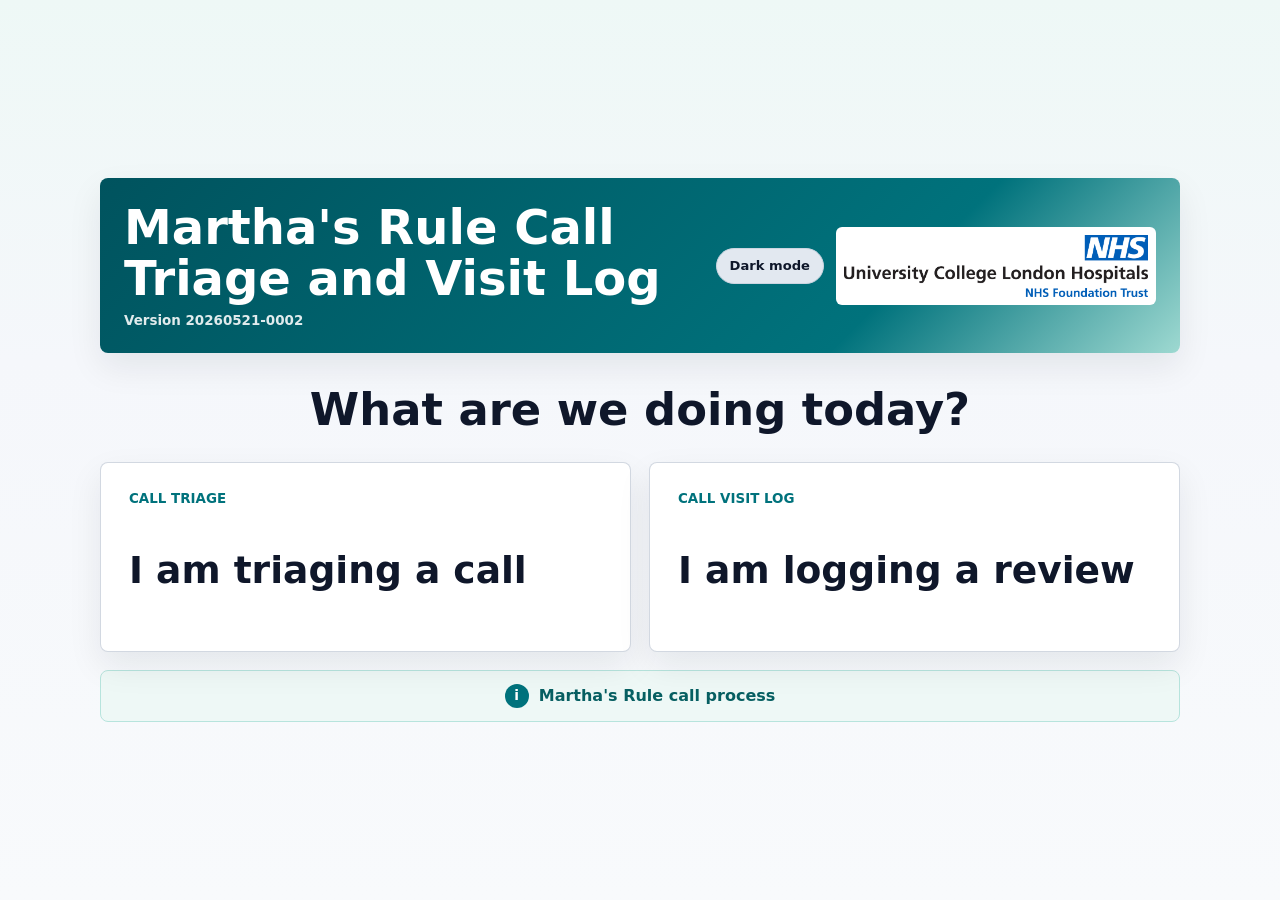
==== commit 66000030: "Bump app version to 20260521-0002" ====
--- a/index.html
+++ b/index.html
@@ -4,7 +4,7 @@
   <meta charset="utf-8" />
   <meta name="viewport" content="width=device-width,initial-scale=1" />
   <title>Martha's Rule Call Triage</title>
-  <link rel="stylesheet" href="styles.css?v=20260521-0001" />
+  <link rel="stylesheet" href="styles.css?v=20260521-0002" />
 </head>
 <body>
   <main id="app">
@@ -17,6 +17,6 @@
       </article>
     </section>
   </main>
-  <script defer src="app.js?v=20260521-0001"></script>
+  <script defer src="app.js?v=20260521-0002"></script>
 </body>
 </html>
--- a/styles.css
+++ b/styles.css
@@ -3015,206 +3015,6 @@
   padding: 14px 18px;
 }
 
-.notice-send-overlay {
-  align-items: center;
-  display: flex;
-  inset: 0;
-  justify-content: center;
-  pointer-events: none;
-  position: fixed;
-  z-index: 60;
-}
-
-.notice-send-stage {
-  height: 220px;
-  position: relative;
-  width: 460px;
-}
-
-.notice-lane {
-  background: repeating-linear-gradient(
-    90deg,
-    rgba(148, 163, 184, 0.1) 0 18px,
-    rgba(148, 163, 184, 0.35) 18px 42px
-  );
-  border-radius: 999px;
-  height: 4px;
-  left: 110px;
-  opacity: 0;
-  position: absolute;
-  top: 130px;
-  width: 240px;
-  animation: lane-reveal 2200ms ease both;
-}
-
-.notice-core {
-  animation: core-handoff 2200ms ease both;
-  inset: 0;
-  position: absolute;
-}
-
-.notice-paper {
-  animation: note-drop 620ms cubic-bezier(0.25, 0.9, 0.2, 1) forwards;
-  background: #ffffff;
-  border: 1px solid #cbd5e1;
-  border-radius: 6px;
-  height: 72px;
-  left: 186px;
-  opacity: 0;
-  position: absolute;
-  top: 20px;
-  width: 92px;
-}
-
-.notice-envelope {
-  left: 160px;
-  position: absolute;
-  top: 92px;
-}
-
-.envelope-body {
-  background: #fff7ed;
-  border: 2px solid #fb923c;
-  border-radius: 8px;
-  box-shadow: 0 14px 34px rgba(15, 23, 42, 0.22);
-  height: 72px;
-  width: 138px;
-}
-
-.envelope-flap {
-  animation: envelope-close 500ms ease 560ms forwards;
-  background: linear-gradient(180deg, #fed7aa, #fdba74);
-  border: 2px solid #fb923c;
-  border-bottom: 0;
-  clip-path: polygon(50% 0, 0 100%, 100% 100%);
-  height: 52px;
-  left: 0;
-  position: absolute;
-  top: -2px;
-  transform: rotateX(87deg);
-  transform-origin: top center;
-  width: 138px;
-}
-
-.notice-flight {
-  align-items: center;
-  display: flex;
-  flex-direction: column;
-  gap: 8px;
-  opacity: 0;
-  position: absolute;
-  top: 92px;
-}
-
-.notice-flight.local {
-  animation: split-local 2200ms ease both;
-  left: 225px;
-}
-
-.notice-flight.perrt {
-  animation: split-perrt 2200ms ease both;
-  left: 225px;
-}
-
-.notice-carrier {
-  animation: carrier-run 2200ms ease both;
-  left: 160px;
-  opacity: 0;
-  position: absolute;
-  top: 92px;
-}
-
-.carrier-envelope {
-  background: #ecfeff;
-  border: 2px solid #0ea5e9;
-  border-radius: 7px;
-  box-shadow: 0 12px 24px rgba(15, 23, 42, 0.14);
-  height: 38px;
-  position: relative;
-  width: 60px;
-}
-
-.carrier-envelope::before,
-.carrier-envelope::after {
-  background: #67e8f9;
-  content: "";
-  height: 2px;
-  left: 8px;
-  position: absolute;
-  right: 8px;
-}
-
-.carrier-envelope::before {
-  top: 13px;
-}
-
-.carrier-envelope::after {
-  top: 20px;
-}
-
-.carrier-trail {
-  animation: trail-pulse 2200ms ease both;
-  background: linear-gradient(90deg, rgba(14, 165, 233, 0), rgba(14, 165, 233, 0.34));
-  border-radius: 999px;
-  height: 6px;
-  left: -90px;
-  opacity: 0;
-  position: absolute;
-  top: 16px;
-  width: 82px;
-}
-
-.flight-envelope {
-  background: #ecfeff;
-  border: 2px solid #06b6d4;
-  border-radius: 7px;
-  box-shadow: 0 12px 24px rgba(15, 23, 42, 0.14);
-  height: 38px;
-  position: relative;
-  width: 60px;
-}
-
-.flight-envelope::before,
-.flight-envelope::after {
-  background: #67e8f9;
-  content: "";
-  height: 2px;
-  left: 8px;
-  position: absolute;
-  right: 8px;
-}
-
-.flight-envelope::before {
-  top: 13px;
-}
-
-.flight-envelope::after {
-  top: 20px;
-}
-
-.notice-flight .flight-envelope::after {
-  background: linear-gradient(90deg, rgba(6, 182, 212, 0), rgba(6, 182, 212, 0.5));
-  border-radius: 999px;
-  content: "";
-  height: 4px;
-  left: -38px;
-  position: absolute;
-  right: auto;
-  top: 16px;
-  width: 32px;
-}
-
-.notice-flight span {
-  background: rgba(15, 23, 42, 0.85);
-  border-radius: 999px;
-  color: #ffffff;
-  font-size: 0.75rem;
-  font-weight: 850;
-  letter-spacing: 0;
-  padding: 4px 10px;
-  white-space: nowrap;
-}
-
 .concern-help-body {
   padding: 18px 20px 20px;
 }
@@ -3343,161 +3143,6 @@
   font-weight: 700;
   line-height: 1.35;
   padding-left: 8px;
-}
-
-@keyframes note-drop {
-  0% {
-    opacity: 0;
-    transform: translateY(-26px) scale(0.96);
-  }
-
-  22% {
-    opacity: 1;
-  }
-
-  70% {
-    opacity: 1;
-    transform: translateY(48px) scale(1);
-  }
-
-  100% {
-    opacity: 0;
-    transform: translateY(64px) scale(0.94);
-  }
-}
-
-@keyframes envelope-close {
-  0% {
-    transform: rotateX(87deg);
-  }
-
-  100% {
-    transform: rotateX(0deg);
-  }
-}
-
-@keyframes split-local {
-  0% {
-    opacity: 0;
-    transform: translate(0, 0) scale(0.86);
-  }
-
-  70% {
-    opacity: 0;
-    transform: translate(0, 0) scale(0.86);
-  }
-
-  82% {
-    opacity: 1;
-    transform: translate(-68px, 14px) scale(1);
-  }
-
-  95% {
-    opacity: 1;
-    transform: translate(-116px, 30px) scale(0.98);
-  }
-
-  100% {
-    opacity: 0;
-    transform: translate(-128px, 36px) scale(0.95);
-  }
-}
-
-@keyframes split-perrt {
-  0% {
-    opacity: 0;
-    transform: translate(0, 0) scale(0.86);
-  }
-
-  70% {
-    opacity: 0;
-    transform: translate(0, 0) scale(0.86);
-  }
-
-  82% {
-    opacity: 1;
-    transform: translate(72px, 14px) scale(1);
-  }
-
-  95% {
-    opacity: 1;
-    transform: translate(120px, 30px) scale(0.98);
-  }
-
-  100% {
-    opacity: 0;
-    transform: translate(132px, 36px) scale(0.95);
-  }
-}
-
-@keyframes lane-reveal {
-  0%,
-  30% {
-    opacity: 0;
-  }
-
-  40%,
-  75% {
-    opacity: 1;
-  }
-
-  100% {
-    opacity: 0;
-  }
-}
-
-@keyframes core-handoff {
-  0%,
-  52% {
-    opacity: 1;
-  }
-
-  68%,
-  100% {
-    opacity: 0;
-  }
-}
-
-@keyframes carrier-run {
-  0%,
-  36% {
-    opacity: 0;
-    transform: translate(0, 0) scale(0.9);
-  }
-
-  44% {
-    opacity: 1;
-    transform: translate(0, 0) scale(1);
-  }
-
-  72% {
-    opacity: 1;
-    transform: translate(130px, 0) scale(1);
-  }
-
-  100% {
-    opacity: 0;
-    transform: translate(130px, 0) scale(0.96);
-  }
-}
-
-@keyframes trail-pulse {
-  0%,
-  42% {
-    opacity: 0;
-    transform: scaleX(0.5);
-  }
-
-  50%,
-  72% {
-    opacity: 1;
-    transform: scaleX(1);
-  }
-
-  100% {
-    opacity: 0;
-    transform: scaleX(0.65);
-  }
 }
 
 @keyframes reveal-card {
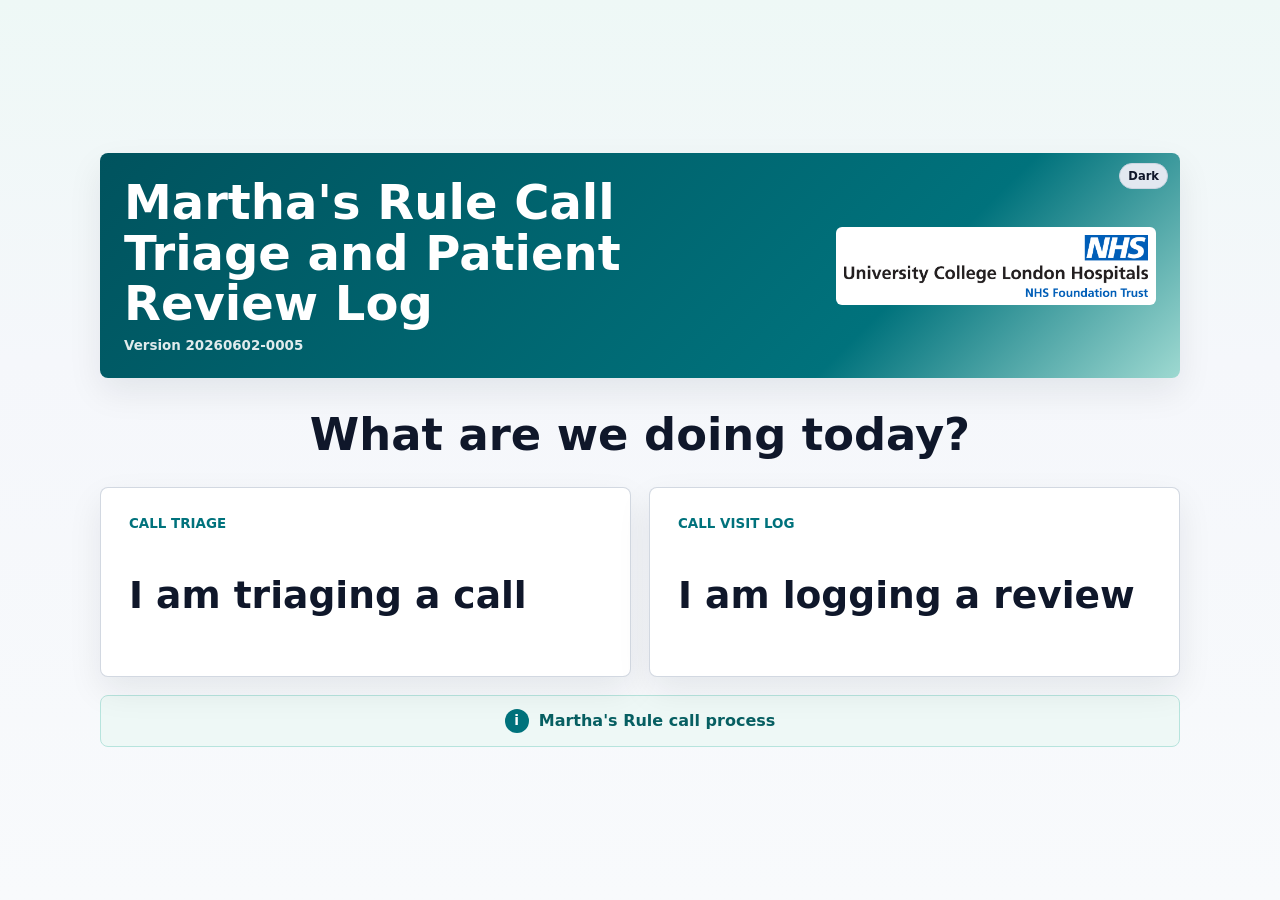
==== commit f5dd5998: "Update app title and Epic summary output" ====
--- a/index.html
+++ b/index.html
@@ -3,20 +3,35 @@
 <head>
   <meta charset="utf-8" />
   <meta name="viewport" content="width=device-width,initial-scale=1" />
-  <title>Martha's Rule Call Triage</title>
-  <link rel="stylesheet" href="styles.css?v=20260521-0002" />
+  <meta http-equiv="Cache-Control" content="no-cache, no-store, must-revalidate" />
+  <meta http-equiv="Pragma" content="no-cache" />
+  <meta http-equiv="Expires" content="0" />
+  <title>Martha's Rule Call Triage and Patient Review Log</title>
 </head>
 <body>
   <main id="app">
     <section class="shell">
       <article class="card">
         <div class="card-body">
-          <h1>Martha's Rule Call Triage</h1>
+          <h1>Martha's Rule Call Triage and Patient Review Log</h1>
           <p class="muted">Loading workflow...</p>
         </div>
       </article>
     </section>
   </main>
-  <script defer src="app.js?v=20260521-0002"></script>
+  <script>
+    (function loadFreshAssets() {
+      const token = Date.now().toString();
+      const css = document.createElement("link");
+      css.rel = "stylesheet";
+      css.href = "styles.css?v=" + encodeURIComponent(token);
+      document.head.appendChild(css);
+
+      const js = document.createElement("script");
+      js.defer = true;
+      js.src = "app.js?v=" + encodeURIComponent(token);
+      document.body.appendChild(js);
+    }());
+  </script>
 </body>
 </html>
